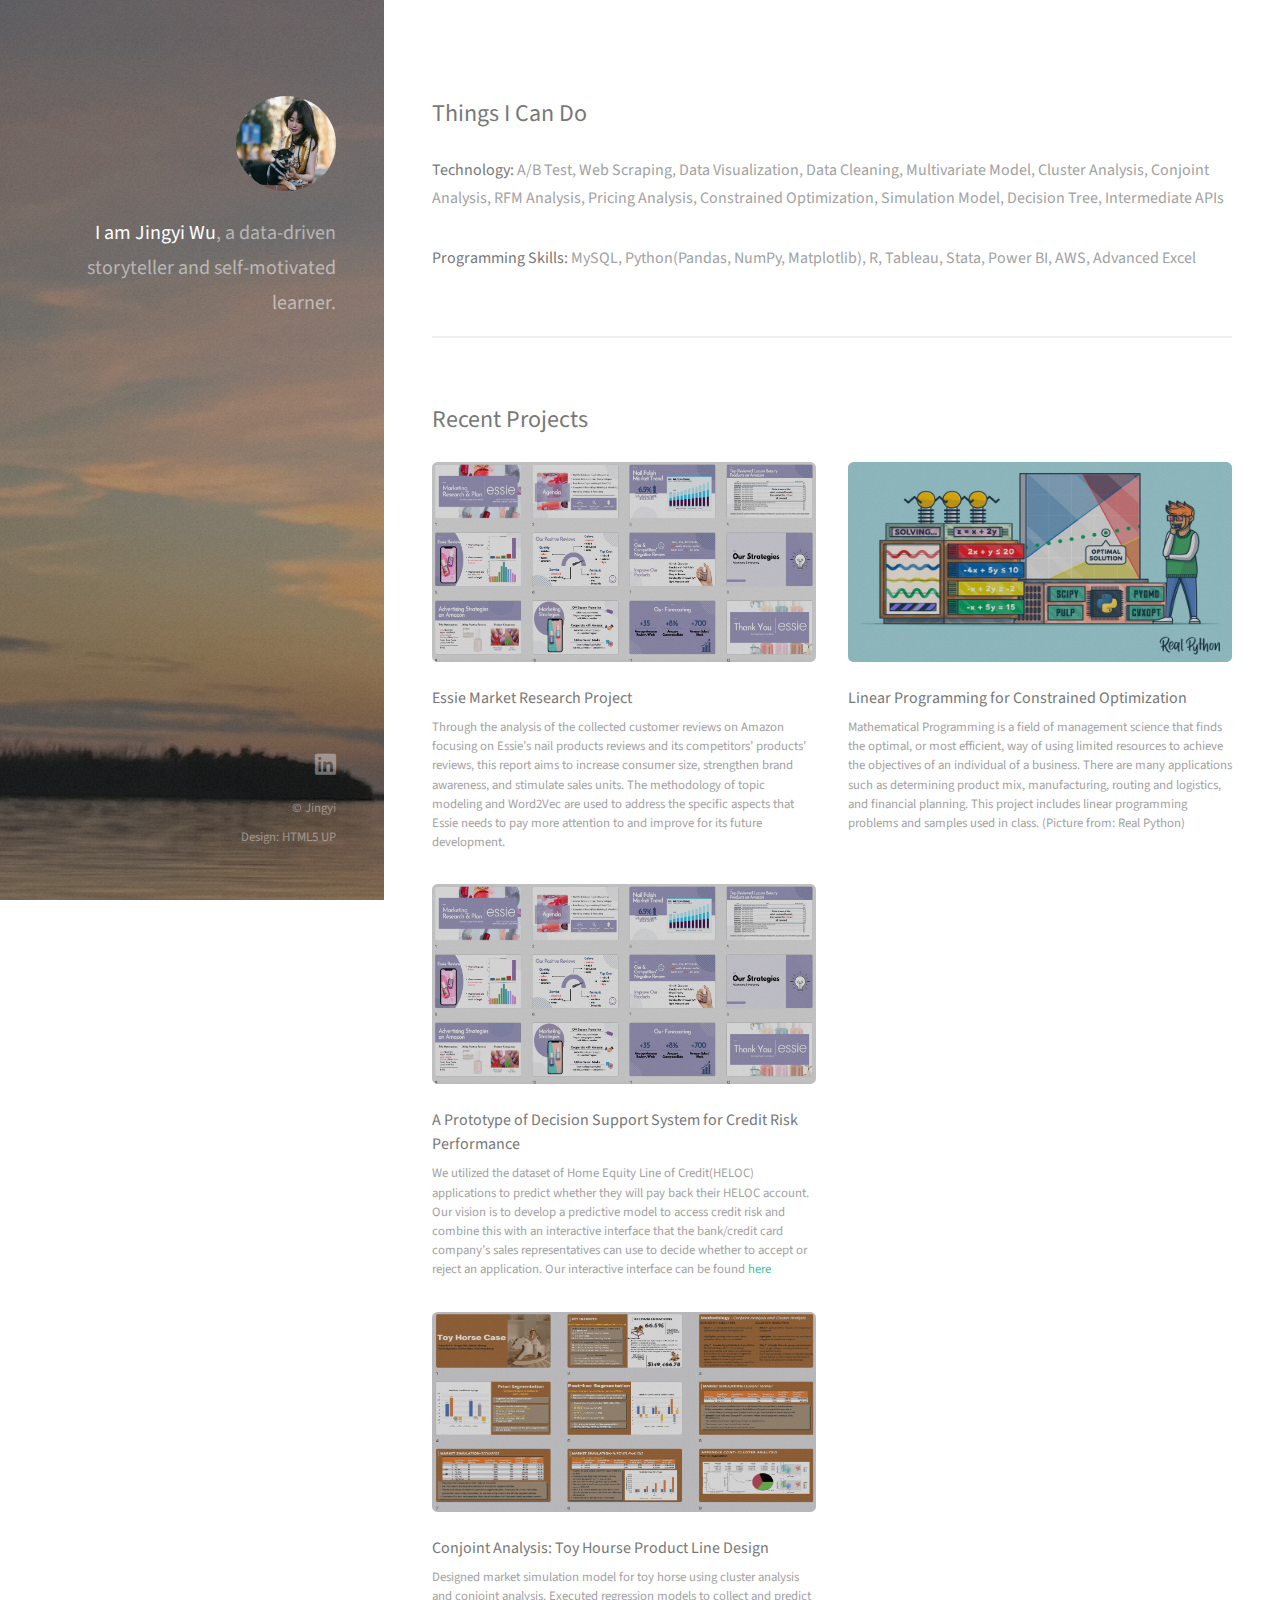
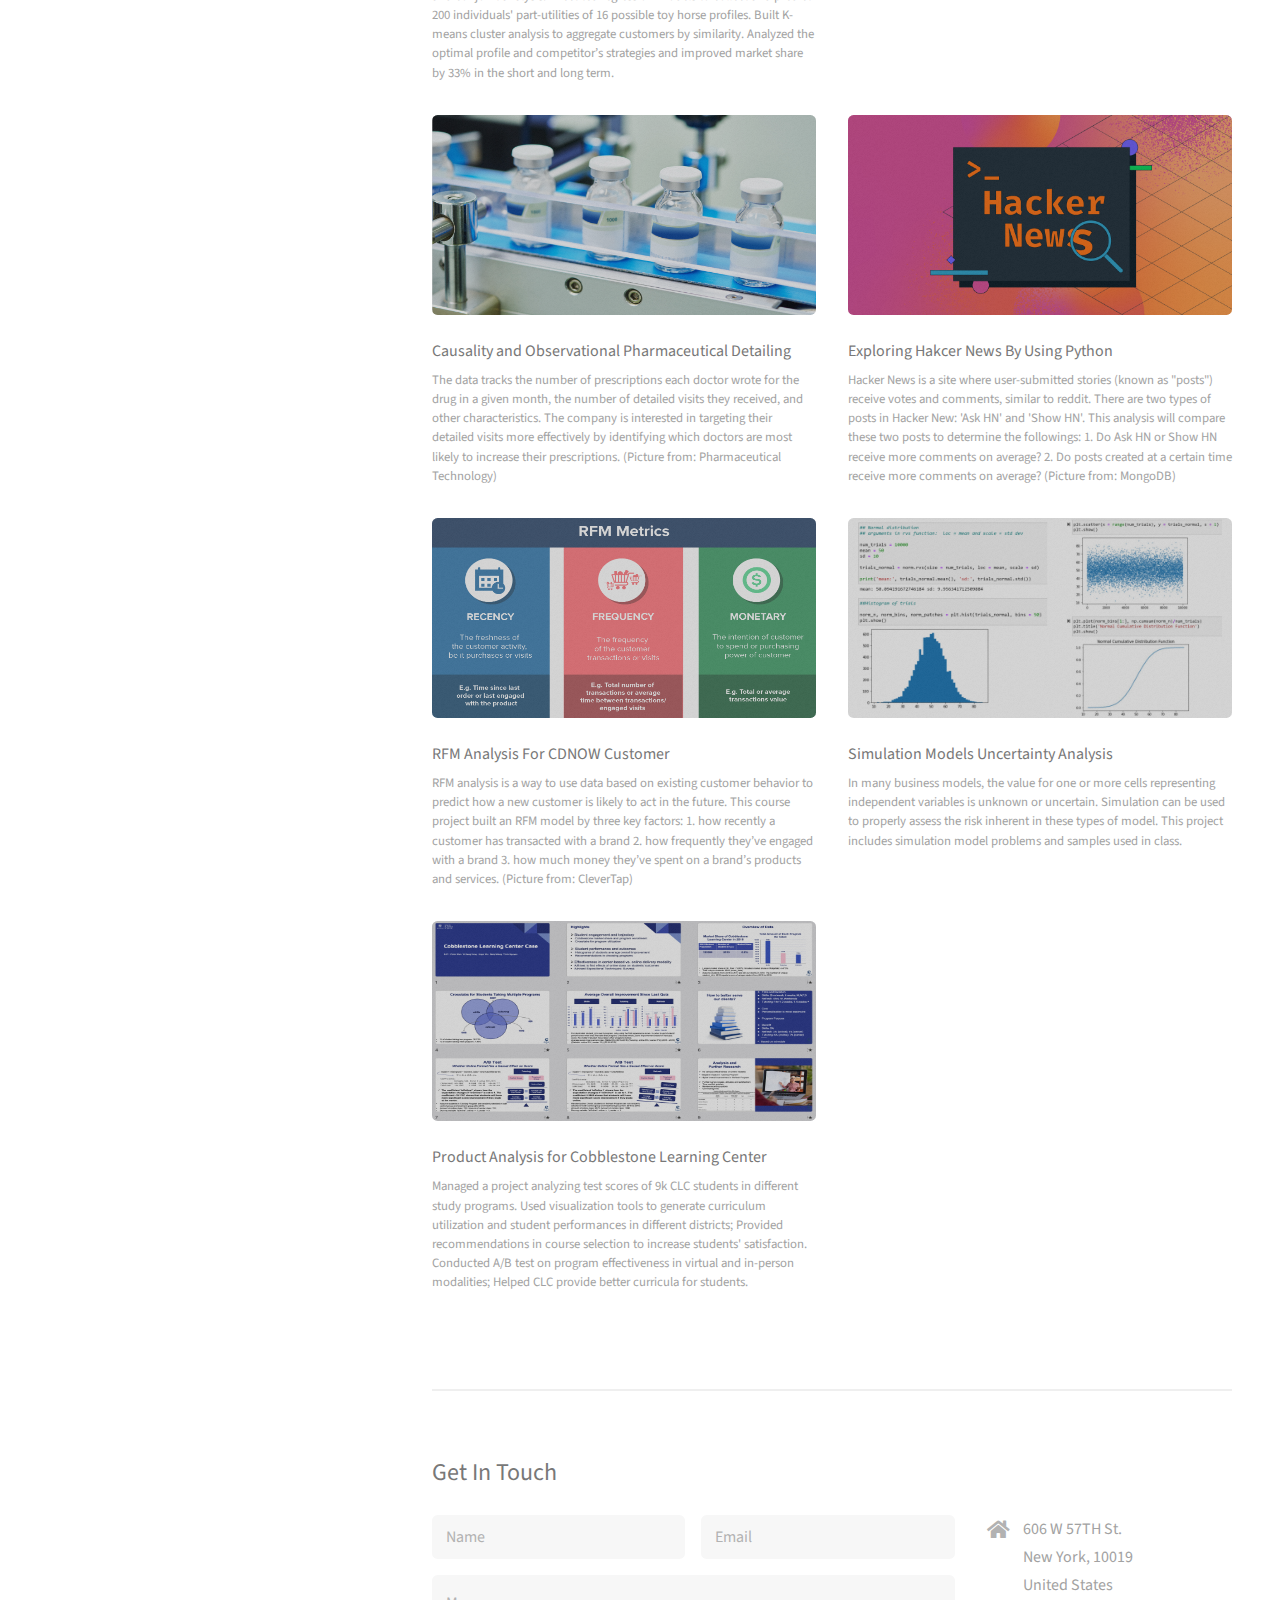
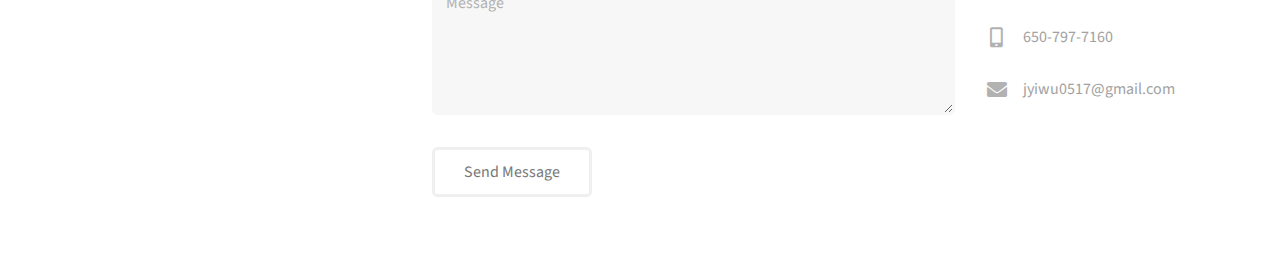
==== index.html @ 8674734f "Update index.html" ====
<!DOCTYPE HTML>
<!--
	Strata by HTML5 UP
	html5up.net | @ajlkn
	Free for personal and commercial use under the CCA 3.0 license (html5up.net/license)
-->
<html>
	<head>
	    <!-- Global site tag (gtag.js) - Google Analytics -->
   <script async src="https://www.googletagmanager.com/gtag/js?id=G-2JD00RE6FW"></script>
   <script>
   window.dataLayer = window.dataLayer || [];
   function gtag(){dataLayer.push(arguments);}
   gtag('js', new Date());
   gtag('config', 'G-2JD00RE6FW');
   </script>
		<title>Jingyi's Portfolio</title>
		<meta charset="utf-8" />
		<meta name="viewport" content="width=device-width, initial-scale=1, user-scalable=no" />
		<link rel="stylesheet" href="assets/css/main.css" />
	</head>
	<body class="is-preload">

		<!-- Header -->
			<header id="header">
				<div class="inner">
					<a class="image avatar"><img src="images/pic01.jpg" alt="" height="95"/></a>
					<h1><strong>I am Jingyi Wu</strong>, a data-driven storyteller and self-motivated learner. </h1>
				</div>
			</header>

		<!-- Main -->
			<div id="main">

				<!-- One -->
					<section id="one">
						<h2>Things I Can Do</h2>
						<p style="text-align:left"><strong>Technology:</strong> A/B Test, Web Scraping, Data Visualization, Data Cleaning, Multivariate Model, Cluster Analysis, Conjoint Analysis, RFM Analysis, Pricing Analysis, Constrained Optimization, Simulation Model, Decision Tree, Intermediate APIs</p>
						<p style="text-align:left"><strong>Programming Skills:</strong> MySQL, Python(Pandas, NumPy, Matplotlib), R, Tableau, Stata, Power BI, AWS, Advanced Excel</p>
						<!---<ul class="actions">
							<li><a href="#" class="button">Learn More</a></li>
						</ul>-->
					</section>

				<!-- Two -->
					<section id="two">
						<h2>Recent Projects</h2>
						<div class="row">
							<article class="col-6 col-12-xsmall work-item">
								
							<article class="col-6 col-12-xsmall work-item">
								<a href="images/essie.jpg" class="image fit thumb">
								  <img src="images/essie.jpg" alt="" height="200"/></a>
								<h3><a href="profiles/Final Team Project.html" target="_blank">
								  Essie Market Research Project</a></h3>
								<p>Through the analysis of the collected customer reviews on Amazon focusing on Essie’s nail products reviews and its competitors’ products’ reviews, this report aims to increase consumer size, strengthen brand awareness, and stimulate sales units. The methodology of topic modeling and Word2Vec are used to address the specific aspects that Essie needs to pay more attention to and improve for its future development.</p>
							</article>
								
								
							<article class="col-6 col-12-xsmall work-item">
								<a href="images/essie.jpg" class="image fit thumb">
								  <img src="images/essie.jpg" alt="" height="200"/></a>
								<h3><a href="profiles/Predictive Analytics Report.pdf" target="_blank">
								  A Prototype of Decision Support System for Credit Risk Performance</a></h3>
								<p>We utilized the dataset of Home Equity Line of Credit(HELOC) applications to predict whether they will pay back their HELOC account. Our vision is to develop a predictive model to access credit risk and combine this with an interactive interface that the bank/credit card company’s sales representatives can use to decide whether to accept or reject an application. Our interactive interface can be found <a href="https://share.streamlit.io/jyiwu/jyiwu.github.io/main/sl/hw5_interface_3.py" target="_blank">here</a></p>
							</article>
								

							 <a href="images/pic03.jpg" class="image fit thumb">
							   <img src="images/pic03.jpg" alt="" height="200"/></a>
								<h3><a href="profiles/conjointanalysis.html" target="_blank">
								  Conjoint Analysis: Toy Hourse Product Line Design</a></h3>
								<p>Designed market simulation model for toy horse using cluster analysis and conjoint analysis. Executed regression models to collect and predict 200 individuals' part-utilities of 16 possible toy horse profiles. Built K-means cluster analysis to aggregate customers by similarity. Analyzed the optimal profile and competitor’s strategies and improved market share by 33% in the short and long term.</p>
							</article>
							
							
							<article class="col-6 col-12-xsmall work-item">
								<a href="images/pic04.jpg" class="image fit thumb">
								  <img src="images/pic04.jpg" alt="" height="200"/></a>
								<h3><a href="profiles/LP_ProductRationalization(1).html" target="_blank">
								  Linear Programming for Constrained Optimization</a></h3>
								<p>Mathematical Programming is a field of management science that finds the optimal, or most efficient, way of using limited resources to achieve the objectives of an individual of a business. There are many applications such as determining product mix, manufacturing, routing and logistics, and financial planning. This project includes linear programming problems and samples used in class. (Picture from: Real Python)</p>
							</article>
							
							
							<article class="col-6 col-12-xsmall work-item">
								<a href="images/image.jpg" class="image fit thumb">
								  <img src="images/image.jpg" alt="" height="200"/></a>
								<h3><a href="profiles/case5.html" target="_blank">
								  Causality and Observational Pharmaceutical Detailing</a></h3>
								<p>The data tracks the number of prescriptions each doctor wrote for the drug in a given month, the number of detailed visits they received, and other characteristics. The company is interested in targeting their detailed visits more effectively by identifying which doctors are most likely to increase their prescriptions. (Picture from: Pharmaceutical Technology)</p>
							</article>
							
						
							
							<article class="col-6 col-12-xsmall work-item">
								<a href="images/pic05.jpg" class="image fit thumb">
								  <img src="images/pic05.jpg" alt="" height="200"/></a>
								<h3><a href="profiles/Basics.html" target="_blank">
								  Exploring Hakcer News By Using Python</a></h3>
								<p>Hacker News is a site where user-submitted stories (known as "posts") receive votes and comments, similar to reddit. There are two types of posts in Hacker New: 'Ask HN' and 'Show HN'. This analysis will compare these two posts to determine the followings: 1. Do Ask HN or Show HN receive more comments on average? 2. Do posts created at a certain time receive more comments on average? (Picture from: MongoDB)</p>
							</article>
							
							
							
							<article class="col-6 col-12-xsmall work-item">
								<a href="images/rfm.jpg" class="image fit thumb">
								  <img src="images/rfm.jpg" alt="" height="200"/></a>
								<h3><a href="profiles/RFM-Analysis.html" target="_blank">
								  RFM Analysis For CDNOW Customer</a></h3>
								<p>RFM analysis is a way to use data based on existing customer behavior to predict how a new customer is likely to act in the future. This course project built an RFM model by three key factors: 1. how recently a customer has transacted with a brand 2. how frequently they’ve engaged with a brand 3. how much money they’ve spent on a brand’s products and services. (Picture from: CleverTap)</p>
							</article>
							
							<article class="col-6 col-12-xsmall work-item">
								<a href="images/sim.jpg"  class="image fit thumb">
								  <img src="images/sim.jpg" height="200" alt="" /></a>
								<h3><a href="profiles/simulation.html" target="_blank">
								  Simulation Models Uncertainty Analysis</a></h3>
								<p>In many business models, the value for one or more cells representing independent variables is unknown or uncertain. Simulation can be used to properly assess the risk inherent in these types of model. This project includes simulation model problems and samples used in class. </p>
							</article>
							
							
							<article class="col-6 col-12-xsmall work-item">
								<a href="images/clc.jpg" class="image fit thumb">
								  <img src="images/clc.jpg" alt="" height="200"/></a>
								<h3>Product Analysis for Cobblestone Learning Center</h3>
								<p>Managed a project analyzing test scores of 9k CLC students in different study programs. Used visualization tools to generate curriculum utilization and student performances in different districts; Provided recommendations in course selection to increase students' satisfaction. Conducted A/B test on program effectiveness in virtual and in-person modalities; Helped CLC provide better curricula for students.</p>
							</article>
							
	
							
							
						</div>

					</section>

				<!-- Three -->
					<section id="three">
						<h2>Get In Touch</h2>
						<div class="row">
							<div class="col-8 col-12-small">
								<form method="post" action="mailto: jyiwu0517@gmail.com" enctype=”multipart/form-data” name=”EmailForm”>
									<div class="row gtr-uniform gtr-50">
										<div class="col-6 col-12-xsmall"><input type="text" name="name" id="name" placeholder="Name" /></div>
										<div class="col-6 col-12-xsmall"><input type="email" name="email" id="email" placeholder="Email" /></div>
										<div class="col-12"><textarea name="message" id="message" placeholder="Message" rows="4"></textarea></div>

									</div>
								</form>
								<ul class="actions">
									<li><input type="submit" value="Send Message" /></li>
								</ul>
							</div>
							<div class="col-4 col-12-small">
								<ul class="labeled-icons">
									<li>
										<h3 class="icon solid fa-home"><span class="label">Address</span></h3>
										606 W 57TH St.<br />
										New York, 10019<br />
										United States
									</li>
									<li>
										<h3 class="icon solid fa-mobile-alt"><span class="label">Phone</span></h3>
										650-797-7160
									</li>
									<li>
										<h3 class="icon solid fa-envelope"><span class="label">Email</span></h3>
										jyiwu0517@gmail.com
									</li>
								</ul>
							</div>
						</div>
					</section>

				<!-- Four -->
				<!--
					<section id="four">
						<h2>Elements</h2>

						<section>
							<h4>Text</h4>
							<p>This is <b>bold</b> and this is <strong>strong</strong>. This is <i>italic</i> and this is <em>emphasized</em>.
							This is <sup>superscript</sup> text and this is <sub>subscript</sub> text.
							This is <u>underlined</u> and this is code: <code>for (;;) { ... }</code>. Finally, <a href="#">this is a link</a>.</p>
							<hr />
							<header>
								<h4>Heading with a Subtitle</h4>
								<p>Lorem ipsum dolor sit amet nullam id egestas urna aliquam</p>
							</header>
							<p>Nunc lacinia ante nunc ac lobortis. Interdum adipiscing gravida odio porttitor sem non mi integer non faucibus ornare mi ut ante amet placerat aliquet. Volutpat eu sed ante lacinia sapien lorem accumsan varius montes viverra nibh in adipiscing blandit tempus accumsan.</p>
							<header>
								<h5>Heading with a Subtitle</h5>
								<p>Lorem ipsum dolor sit amet nullam id egestas urna aliquam</p>
							</header>
							<p>Nunc lacinia ante nunc ac lobortis. Interdum adipiscing gravida odio porttitor sem non mi integer non faucibus ornare mi ut ante amet placerat aliquet. Volutpat eu sed ante lacinia sapien lorem accumsan varius montes viverra nibh in adipiscing blandit tempus accumsan.</p>
							<hr />
							<h2>Heading Level 2</h2>
							<h3>Heading Level 3</h3>
							<h4>Heading Level 4</h4>
							<h5>Heading Level 5</h5>
							<h6>Heading Level 6</h6>
							<hr />
							<h5>Blockquote</h5>
							<blockquote>Fringilla nisl. Donec accumsan interdum nisi, quis tincidunt felis sagittis eget tempus euismod. Vestibulum ante ipsum primis in faucibus vestibulum. Blandit adipiscing eu felis iaculis volutpat ac adipiscing accumsan faucibus. Vestibulum ante ipsum primis in faucibus lorem ipsum dolor sit amet nullam adipiscing eu felis.</blockquote>
							<h5>Preformatted</h5>
							<pre><code>i = 0;

while (!deck.isInOrder()) {
print 'Iteration ' + i;
deck.shuffle();
i++;
}

print 'It took ' + i + ' iterations to sort the deck.';</code></pre>
						</section>

						<section>
							<h4>Lists</h4>
							<div class="row">
								<div class="col-6 col-12-xsmall">
									<h5>Unordered</h5>
									<ul>
										<li>Dolor pulvinar etiam magna etiam.</li>
										<li>Sagittis adipiscing lorem eleifend.</li>
										<li>Felis enim feugiat dolore viverra.</li>
									</ul>
									<h5>Alternate</h5>
									<ul class="alt">
										<li>Dolor pulvinar etiam magna etiam.</li>
										<li>Sagittis adipiscing lorem eleifend.</li>
										<li>Felis enim feugiat dolore viverra.</li>
									</ul>
								</div>
								<div class="col-6 col-12-xsmall">
									<h5>Ordered</h5>
									<ol>
										<li>Dolor pulvinar etiam magna etiam.</li>
										<li>Etiam vel felis at lorem sed viverra.</li>
										<li>Felis enim feugiat dolore viverra.</li>
										<li>Dolor pulvinar etiam magna etiam.</li>
										<li>Etiam vel felis at lorem sed viverra.</li>
										<li>Felis enim feugiat dolore viverra.</li>
									</ol>
									<h5>Icons</h5>
									<ul class="icons">
										<li><a href="#" class="icon brands fa-twitter"><span class="label">Twitter</span></a></li>
										<li><a href="#" class="icon brands fa-facebook-f"><span class="label">Facebook</span></a></li>
										<li><a href="#" class="icon brands fa-instagram"><span class="label">Instagram</span></a></li>
										<li><a href="#" class="icon brands fa-github"><span class="label">Github</span></a></li>
										<li><a href="#" class="icon brands fa-dribbble"><span class="label">Dribbble</span></a></li>
										<li><a href="#" class="icon brands fa-tumblr"><span class="label">Tumblr</span></a></li>
									</ul>
								</div>
							</div>
							<h5>Actions</h5>
							<ul class="actions">
								<li><a href="#" class="button primary">Default</a></li>
								<li><a href="#" class="button">Default</a></li>
							</ul>
							<ul class="actions small">
								<li><a href="#" class="button primary small">Small</a></li>
								<li><a href="#" class="button small">Small</a></li>
							</ul>
							<div class="row">
								<div class="col-6 col-12-small">
									<ul class="actions stacked">
										<li><a href="#" class="button primary">Default</a></li>
										<li><a href="#" class="button">Default</a></li>
									</ul>
								</div>
								<div class="col-6 col-12-small">
									<ul class="actions stacked">
										<li><a href="#" class="button primary small">Small</a></li>
										<li><a href="#" class="button small">Small</a></li>
									</ul>
								</div>
								<div class="col-6 col-12-small">
									<ul class="actions stacked">
										<li><a href="#" class="button primary fit">Default</a></li>
										<li><a href="#" class="button fit">Default</a></li>
									</ul>
								</div>
								<div class="col-6 col-12-small">
									<ul class="actions stacked">
										<li><a href="#" class="button primary small fit">Small</a></li>
										<li><a href="#" class="button small fit">Small</a></li>
									</ul>
								</div>
							</div>
						</section>

						<section>
							<h4>Table</h4>
							<h5>Default</h5>
							<div class="table-wrapper">
								<table>
									<thead>
										<tr>
											<th>Name</th>
											<th>Description</th>
											<th>Price</th>
										</tr>
									</thead>
									<tbody>
										<tr>
											<td>Item One</td>
											<td>Ante turpis integer aliquet porttitor.</td>
											<td>29.99</td>
										</tr>
										<tr>
											<td>Item Two</td>
											<td>Vis ac commodo adipiscing arcu aliquet.</td>
											<td>19.99</td>
										</tr>
										<tr>
											<td>Item Three</td>
											<td> Morbi faucibus arcu accumsan lorem.</td>
											<td>29.99</td>
										</tr>
										<tr>
											<td>Item Four</td>
											<td>Vitae integer tempus condimentum.</td>
											<td>19.99</td>
										</tr>
										<tr>
											<td>Item Five</td>
											<td>Ante turpis integer aliquet porttitor.</td>
											<td>29.99</td>
										</tr>
									</tbody>
									<tfoot>
										<tr>
											<td colspan="2"></td>
											<td>100.00</td>
										</tr>
									</tfoot>
								</table>
							</div>

							<h5>Alternate</h5>
							<div class="table-wrapper">
								<table class="alt">
									<thead>
										<tr>
											<th>Name</th>
											<th>Description</th>
											<th>Price</th>
										</tr>
									</thead>
									<tbody>
										<tr>
											<td>Item One</td>
											<td>Ante turpis integer aliquet porttitor.</td>
											<td>29.99</td>
										</tr>
										<tr>
											<td>Item Two</td>
											<td>Vis ac commodo adipiscing arcu aliquet.</td>
											<td>19.99</td>
										</tr>
										<tr>
											<td>Item Three</td>
											<td> Morbi faucibus arcu accumsan lorem.</td>
											<td>29.99</td>
										</tr>
										<tr>
											<td>Item Four</td>
											<td>Vitae integer tempus condimentum.</td>
											<td>19.99</td>
										</tr>
										<tr>
											<td>Item Five</td>
											<td>Ante turpis integer aliquet porttitor.</td>
											<td>29.99</td>
										</tr>
									</tbody>
									<tfoot>
										<tr>
											<td colspan="2"></td>
											<td>100.00</td>
										</tr>
									</tfoot>
								</table>
							</div>
						</section>

						<section>
							<h4>Buttons</h4>
							<ul class="actions">
								<li><a href="#" class="button primary">Primary</a></li>
								<li><a href="#" class="button">Default</a></li>
							</ul>
							<ul class="actions">
								<li><a href="#" class="button large">Large</a></li>
								<li><a href="#" class="button">Default</a></li>
								<li><a href="#" class="button small">Small</a></li>
							</ul>
							<ul class="actions fit">
								<li><a href="#" class="button primary fit">Fit</a></li>
								<li><a href="#" class="button fit">Fit</a></li>
							</ul>
							<ul class="actions fit small">
								<li><a href="#" class="button primary fit small">Fit + Small</a></li>
								<li><a href="#" class="button fit small">Fit + Small</a></li>
							</ul>
							<ul class="actions">
								<li><a href="#" class="button primary icon solid fa-download">Icon</a></li>
								<li><a href="#" class="button icon solid fa-download">Icon</a></li>
							</ul>
							<ul class="actions">
								<li><span class="button primary disabled">Primary</span></li>
								<li><span class="button disabled">Default</span></li>
							</ul>
						</section>

						<section>
							<h4>Form</h4>
							<form method="post" action="#">
								<div class="row gtr-uniform gtr-50">
									<div class="col-6 col-12-xsmall">
										<input type="text" name="demo-name" id="demo-name" value="" placeholder="Name" />
									</div>
									<div class="col-6 col-12-xsmall">
										<input type="email" name="demo-email" id="demo-email" value="" placeholder="Email" />
									</div>
									<div class="col-12">
										<select name="demo-category" id="demo-category">
											<option value="">- Category -</option>
											<option value="1">Manufacturing</option>
											<option value="1">Shipping</option>
											<option value="1">Administration</option>
											<option value="1">Human Resources</option>
										</select>
									</div>
									<div class="col-4 col-12-small">
										<input type="radio" id="demo-priority-low" name="demo-priority" checked>
										<label for="demo-priority-low">Low Priority</label>
									</div>
									<div class="col-4 col-12-small">
										<input type="radio" id="demo-priority-normal" name="demo-priority">
										<label for="demo-priority-normal">Normal Priority</label>
									</div>
									<div class="col-4 col-12-small">
										<input type="radio" id="demo-priority-high" name="demo-priority">
										<label for="demo-priority-high">High Priority</label>
									</div>
									<div class="col-6 col-12-small">
										<input type="checkbox" id="demo-copy" name="demo-copy">
										<label for="demo-copy">Email me a copy of this message</label>
									</div>
									<div class="col-6 col-12-small">
										<input type="checkbox" id="demo-human" name="demo-human" checked>
										<label for="demo-human">I am a human and not a robot</label>
									</div>
									<div class="col-12">
										<textarea name="demo-message" id="demo-message" placeholder="Enter your message" rows="6"></textarea>
									</div>
									<div class="col-12">
										<ul class="actions">
											<li><input type="submit" value="Send Message" class="primary" /></li>
											<li><input type="reset" value="Reset" /></li>
										</ul>
									</div>
								</div>
							</form>
						</section>

						<section>
							<h4>Image</h4>
							<h5>Fit</h5>
							<div class="box alt">
								<div class="row gtr-50 gtr-uniform">
									<div class="col-12"><span class="image fit"><img src="images/fulls/05.jpg" alt="" /></span></div>
									<div class="col-4"><span class="image fit"><img src="images/thumbs/01.jpg" alt="" /></span></div>
									<div class="col-4"><span class="image fit"><img src="images/thumbs/02.jpg" alt="" /></span></div>
									<div class="col-4"><span class="image fit"><img src="images/thumbs/03.jpg" alt="" /></span></div>
									<div class="col-4"><span class="image fit"><img src="images/thumbs/04.jpg" alt="" /></span></div>
									<div class="col-4"><span class="image fit"><img src="images/thumbs/05.jpg" alt="" /></span></div>
									<div class="col-4"><span class="image fit"><img src="images/thumbs/06.jpg" alt="" /></span></div>
									<div class="col-4"><span class="image fit"><img src="images/thumbs/03.jpg" alt="" /></span></div>
									<div class="col-4"><span class="image fit"><img src="images/thumbs/02.jpg" alt="" /></span></div>
									<div class="col-4"><span class="image fit"><img src="images/thumbs/01.jpg" alt="" /></span></div>
								</div>
							</div>
							<h5>Left &amp; Right</h5>
							<p><span class="image left"><img src="images/avatar.jpg" alt="" /></span>Fringilla nisl. Donec accumsan interdum nisi, quis tincidunt felis sagittis eget. tempus euismod. Vestibulum ante ipsum primis in faucibus vestibulum. Blandit adipiscing eu felis iaculis volutpat ac adipiscing accumsan eu faucibus. Integer ac pellentesque praesent tincidunt felis sagittis eget. tempus euismod. Vestibulum ante ipsum primis in faucibus vestibulum. Blandit adipiscing eu felis iaculis volutpat ac adipiscing accumsan eu faucibus. Integer ac pellentesque praesent. Donec accumsan interdum nisi, quis tincidunt felis sagittis eget. tempus euismod. Vestibulum ante ipsum primis in faucibus vestibulum. Blandit adipiscing eu felis iaculis volutpat ac adipiscing accumsan eu faucibus. Integer ac pellentesque praesent tincidunt felis sagittis eget. tempus euismod. Vestibulum ante ipsum primis in faucibus vestibulum. Blandit adipiscing eu felis iaculis volutpat ac adipiscing accumsan eu faucibus. Integer ac pellentesque praesent.</p>
							<p><span class="image right"><img src="images/avatar.jpg" alt="" /></span>Fringilla nisl. Donec accumsan interdum nisi, quis tincidunt felis sagittis eget. tempus euismod. Vestibulum ante ipsum primis in faucibus vestibulum. Blandit adipiscing eu felis iaculis volutpat ac adipiscing accumsan eu faucibus. Integer ac pellentesque praesent tincidunt felis sagittis eget. tempus euismod. Vestibulum ante ipsum primis in faucibus vestibulum. Blandit adipiscing eu felis iaculis volutpat ac adipiscing accumsan eu faucibus. Integer ac pellentesque praesent. Donec accumsan interdum nisi, quis tincidunt felis sagittis eget. tempus euismod. Vestibulum ante ipsum primis in faucibus vestibulum. Blandit adipiscing eu felis iaculis volutpat ac adipiscing accumsan eu faucibus. Integer ac pellentesque praesent tincidunt felis sagittis eget. tempus euismod. Vestibulum ante ipsum primis in faucibus vestibulum. Blandit adipiscing eu felis iaculis volutpat ac adipiscing accumsan eu faucibus. Integer ac pellentesque praesent.</p>
						</section>

					</section>
				-->

			</div>

		<!-- Footer -->
			<footer id="footer">
				<div class="inner">
					<ul class="icons">
            <li><a href="https://linkedin.com/in/jingyiwudataanalyst" target="_blank" class="icon brands fa-linkedin"><span class="label">Linkedin</span></a></li>
					</ul>
					<ul class="copyright">
						<li>&copy; Jingyi</li><li>Design: <a href="http://html5up.net">HTML5 UP</a></li>
					</ul>
				</div>
			</footer>

		<!-- Scripts -->
			<script src="assets/js/jquery.min.js"></script>
			<script src="assets/js/jquery.poptrox.min.js"></script>
			<script src="assets/js/browser.min.js"></script>
			<script src="assets/js/breakpoints.min.js"></script>
			<script src="assets/js/util.js"></script>
			<script src="assets/js/main.js"></script>

	</body>
</html>
---- assets/css/main.css ----
@import url("fontawesome-all.min.css");
@import url("https://fonts.googleapis.com/css?family=Source+Sans+Pro:400,400italic");

/*
	Strata by HTML5 UP
	html5up.net | @ajlkn
	Free for personal and commercial use under the CCA 3.0 license (html5up.net/license)
*/

html, body, div, span, applet, object,
iframe, h1, h2, h3, h4, h5, h6, p, blockquote,
pre, a, abbr, acronym, address, big, cite,
code, del, dfn, em, img, ins, kbd, q, s, samp,
small, strike, strong, sub, sup, tt, var, b,
u, i, center, dl, dt, dd, ol, ul, li, fieldset,
form, label, legend, table, caption, tbody,
tfoot, thead, tr, th, td, article, aside,
canvas, details, embed, figure, figcaption,
footer, header, hgroup, menu, nav, output, ruby,
section, summary, time, mark, audio, video {
	margin: 0;
	padding: 0;
	border: 0;
	font-size: 100%;
	font: inherit;
	vertical-align: baseline;}

article, aside, details, figcaption, figure,
footer, header, hgroup, menu, nav, section {
	display: block;}

body {
	line-height: 1;
}

ol, ul {
	list-style: none;
}

blockquote, q {
	quotes: none;
}

blockquote:before, blockquote:after, q:before, q:after {
		content: '';
		content: none;
	}

table {
	border-collapse: collapse;
	border-spacing: 0;
}

body {
	-webkit-text-size-adjust: none;
}

mark {
	background-color: transparent;
	color: inherit;
}

input::-moz-focus-inner {
	border: 0;
	padding: 0;
}

input, select, textarea {
	-moz-appearance: none;
	-webkit-appearance: none;
	-ms-appearance: none;
	appearance: none;
}

/* Basic */

	html {
		box-sizing: border-box;
	}

	*, *:before, *:after {
		box-sizing: inherit;
	}

	body {
		background: #fff;
	}

		body.is-preload *, body.is-preload *:before, body.is-preload *:after {
			-moz-animation: none !important;
			-webkit-animation: none !important;
			-ms-animation: none !important;
			animation: none !important;
			-moz-transition: none !important;
			-webkit-transition: none !important;
			-ms-transition: none !important;
			transition: none !important;
		}

	body, input, select, textarea {
		color: #a2a2a2;
		font-family: "Source Sans Pro", Helvetica, sans-serif;
		font-size: 16pt;
		font-weight: 400;
		line-height: 1.75em;
	}

	a {
		-moz-transition: color 0.2s ease-in-out, border-color 0.2s ease-in-out;
		-webkit-transition: color 0.2s ease-in-out, border-color 0.2s ease-in-out;
		-ms-transition: color 0.2s ease-in-out, border-color 0.2s ease-in-out;
		transition: color 0.2s ease-in-out, border-color 0.2s ease-in-out;
		border-bottom: dotted transparent;
		color: #49bf9d;
		text-decoration: none;
	}

	a:hover {
			border-bottom-color: transparent;
			color: #49bf9d !important;
			text-decoration: none;
			font-weight: 900;
		}

	strong, b {
		color: #787878;
		font-weight: 400;
	}

	em, i {
		font-style: italic;
	}

	p {
		margin: 0 0 2em 0;
	}

	h1, h2, h3, h4, h5, h6 {
		color: #787878;
		font-weight: 400;
		line-height: 1em;
		margin: 0 0 1em 0;
	}

		h1 a, h2 a, h3 a, h4 a, h5 a, h6 a {
			color: inherit;
			text-decoration: none;
		}

	h1 {
		font-size: 2em;
		line-height: 1.5em;
	}

	h2 {
		font-size: 1.5em;
		line-height: 1.5em;
	}

	h3 {
		font-size: 1.25em;
		line-height: 1.5em;
	}

	h4 {
		font-size: 1.1em;
		line-height: 1.5em;
	}

	h5 {
		font-size: 0.9em;
		line-height: 1.5em;
	}

	h6 {
		font-size: 0.7em;
		line-height: 1.5em;
	}

	sub {
		font-size: 0.8em;
		position: relative;
		top: 0.5em;
	}

	sup {
		font-size: 0.8em;
		position: relative;
		top: -0.5em;
	}

	hr {
		border: 0;
		border-bottom: solid 2px #efefef;
		margin: 2em 0;
	}

		hr.major {
			margin: 3em 0;
		}

	blockquote {
		border-left: solid 6px #efefef;
		font-style: italic;
		margin: 0 0 2em 0;
		padding: 0.5em 0 0.5em 1.5em;
	}

	code {
		background: #f7f7f7;
		border-radius: 0.35em;
		border: solid 2px #efefef;
		font-family: "Courier New", monospace;
		font-size: 0.9em;
		margin: 0 0.25em;
		padding: 0.25em 0.65em;
	}

	pre {
		-webkit-overflow-scrolling: touch;
		font-family: "Courier New", monospace;
		font-size: 0.9em;
		margin: 0 0 2em 0;
	}

		pre code {
			display: block;
			line-height: 1.75em;
			padding: 1em 1.5em;
			overflow-x: auto;
		}

	.align-left {
		text-align: left;
	}

	.align-center {
		text-align: center;
	}

	.align-right {
		text-align: right;
	}

/* Container */

	.container {
		margin: 0 auto;
		max-width: calc(100% - 4em);
		width: 100%;
	}

		.container.xsmall {
			width: 25%;
		}

		.container.small {
			width: 50%;
		}

		.container.medium {
			width: 75%;
		}

		.container.large {
			width: 125%;
		}

		.container.xlarge {
			width: 150%;
		}

		.container.max {
			width: 100%;
		}

		@media screen and (max-width: 980px) {

			.container {
				width: 100% !important;
				max-width: 100% !important;
			}

		}

		@media screen and (max-width: 480px) {

			.container {
				max-width: calc(100% - 3em);
			}

		}

/* Row */

	.row {
		display: flex;
		flex-wrap: wrap;
		box-sizing: border-box;
		align-items: stretch;
	}

		.row > * {
			box-sizing: border-box;
		}

		.row.gtr-uniform > * > :last-child {
			margin-bottom: 0;
		}

		.row.aln-left {
			justify-content: flex-start;
		}

		.row.aln-center {
			justify-content: center;
		}

		.row.aln-right {
			justify-content: flex-end;
		}

		.row.aln-top {
			align-items: flex-start;
		}

		.row.aln-middle {
			align-items: center;
		}

		.row.aln-bottom {
			align-items: flex-end;
		}

		.row > .imp {
			order: -1;
		}

		.row > .col-1 {
			width: 8.33333%;
		}

		.row > .off-1 {
			margin-left: 8.33333%;
		}

		.row > .col-2 {
			width: 16.66667%;
		}

		.row > .off-2 {
			margin-left: 16.66667%;
		}

		.row > .col-3 {
			width: 25%;
		}

		.row > .off-3 {
			margin-left: 25%;
		}

		.row > .col-4 {
			width: 33.33333%;
		}

		.row > .off-4 {
			margin-left: 33.33333%;
		}

		.row > .col-5 {
			width: 41.66667%;
		}

		.row > .off-5 {
			margin-left: 41.66667%;
		}

		.row > .col-6 {
			width: 50%;
		}

		.row > .off-6 {
			margin-left: 50%;
		}

		.row > .col-7 {
			width: 58.33333%;
		}

		.row > .off-7 {
			margin-left: 58.33333%;
		}

		.row > .col-8 {
			width: 66.66667%;
		}

		.row > .off-8 {
			margin-left: 66.66667%;
		}

		.row > .col-9 {
			width: 75%;
		}

		.row > .off-9 {
			margin-left: 75%;
		}

		.row > .col-10 {
			width: 83.33333%;
		}

		.row > .off-10 {
			margin-left: 83.33333%;
		}

		.row > .col-11 {
			width: 91.66667%;
		}

		.row > .off-11 {
			margin-left: 91.66667%;
		}

		.row > .col-12 {
			width: 100%;
		}

		.row > .off-12 {
			margin-left: 100%;
		}

		.row.gtr-0 {
			margin-top: 0;
			margin-left: 0em;
		}

			.row.gtr-0 > * {
				padding: 0 0 0 0em;
			}

			.row.gtr-0.gtr-uniform {
				margin-top: 0em;
			}

				.row.gtr-0.gtr-uniform > * {
					padding-top: 0em;
				}

		.row.gtr-25 {
			margin-top: 0;
			margin-left: -0.625em;
		}

			.row.gtr-25 > * {
				padding: 0 0 0 0.625em;
			}

			.row.gtr-25.gtr-uniform {
				margin-top: -0.625em;
			}

				.row.gtr-25.gtr-uniform > * {
					padding-top: 0.625em;
				}

		.row.gtr-50 {
			margin-top: 0;
			margin-left: -1.25em;
		}

			.row.gtr-50 > * {
				padding: 0 0 0 1.25em;
			}

			.row.gtr-50.gtr-uniform {
				margin-top: -1.25em;
			}

				.row.gtr-50.gtr-uniform > * {
					padding-top: 1.25em;
				}

		.row {
			margin-top: 0;
			margin-left: -2.5em;
		}

			.row > * {
				padding: 0 0 0 2.5em;
			}

			.row.gtr-uniform {
				margin-top: -2.5em;
			}

				.row.gtr-uniform > * {
					padding-top: 2.5em;
				}

		.row.gtr-150 {
			margin-top: 0;
			margin-left: -3.75em;
		}

			.row.gtr-150 > * {
				padding: 0 0 0 3.75em;
			}

			.row.gtr-150.gtr-uniform {
				margin-top: -3.75em;
			}

				.row.gtr-150.gtr-uniform > * {
					padding-top: 3.75em;
				}

		.row.gtr-200 {
			margin-top: 0;
			margin-left: -5em;
		}

			.row.gtr-200 > * {
				padding: 0 0 0 5em;
			}

			.row.gtr-200.gtr-uniform {
				margin-top: -5em;
			}

				.row.gtr-200.gtr-uniform > * {
					padding-top: 5em;
				}

		@media screen and (max-width: 1800px) {

			.row {
				display: flex;
				flex-wrap: wrap;
				box-sizing: border-box;
				align-items: stretch;
			}

				.row > * {
					box-sizing: border-box;
				}

				.row.gtr-uniform > * > :last-child {
					margin-bottom: 0;
				}

				.row.aln-left {
					justify-content: flex-start;
				}

				.row.aln-center {
					justify-content: center;
				}

				.row.aln-right {
					justify-content: flex-end;
				}

				.row.aln-top {
					align-items: flex-start;
				}

				.row.aln-middle {
					align-items: center;
				}

				.row.aln-bottom {
					align-items: flex-end;
				}

				.row > .imp-xlarge {
					order: -1;
				}

				.row > .col-1-xlarge {
					width: 8.33333%;
				}

				.row > .off-1-xlarge {
					margin-left: 8.33333%;
				}

				.row > .col-2-xlarge {
					width: 16.66667%;
				}

				.row > .off-2-xlarge {
					margin-left: 16.66667%;
				}

				.row > .col-3-xlarge {
					width: 25%;
				}

				.row > .off-3-xlarge {
					margin-left: 25%;
				}

				.row > .col-4-xlarge {
					width: 33.33333%;
				}

				.row > .off-4-xlarge {
					margin-left: 33.33333%;
				}

				.row > .col-5-xlarge {
					width: 41.66667%;
				}

				.row > .off-5-xlarge {
					margin-left: 41.66667%;
				}

				.row > .col-6-xlarge {
					width: 50%;
				}

				.row > .off-6-xlarge {
					margin-left: 50%;
				}

				.row > .col-7-xlarge {
					width: 58.33333%;
				}

				.row > .off-7-xlarge {
					margin-left: 58.33333%;
				}

				.row > .col-8-xlarge {
					width: 66.66667%;
				}

				.row > .off-8-xlarge {
					margin-left: 66.66667%;
				}

				.row > .col-9-xlarge {
					width: 75%;
				}

				.row > .off-9-xlarge {
					margin-left: 75%;
				}

				.row > .col-10-xlarge {
					width: 83.33333%;
				}

				.row > .off-10-xlarge {
					margin-left: 83.33333%;
				}

				.row > .col-11-xlarge {
					width: 91.66667%;
				}

				.row > .off-11-xlarge {
					margin-left: 91.66667%;
				}

				.row > .col-12-xlarge {
					width: 100%;
				}

				.row > .off-12-xlarge {
					margin-left: 100%;
				}

				.row.gtr-0 {
					margin-top: 0;
					margin-left: 0em;
				}

					.row.gtr-0 > * {
						padding: 0 0 0 0em;
					}

					.row.gtr-0.gtr-uniform {
						margin-top: 0em;
					}

						.row.gtr-0.gtr-uniform > * {
							padding-top: 0em;
						}

				.row.gtr-25 {
					margin-top: 0;
					margin-left: -0.625em;
				}

					.row.gtr-25 > * {
						padding: 0 0 0 0.625em;
					}

					.row.gtr-25.gtr-uniform {
						margin-top: -0.625em;
					}

						.row.gtr-25.gtr-uniform > * {
							padding-top: 0.625em;
						}

				.row.gtr-50 {
					margin-top: 0;
					margin-left: -1.25em;
				}

					.row.gtr-50 > * {
						padding: 0 0 0 1.25em;
					}

					.row.gtr-50.gtr-uniform {
						margin-top: -1.25em;
					}

						.row.gtr-50.gtr-uniform > * {
							padding-top: 1.25em;
						}

				.row {
					margin-top: 0;
					margin-left: -2.5em;
				}

					.row > * {
						padding: 0 0 0 2.5em;
					}

					.row.gtr-uniform {
						margin-top: -2.5em;
					}

						.row.gtr-uniform > * {
							padding-top: 2.5em;
						}

				.row.gtr-150 {
					margin-top: 0;
					margin-left: -3.75em;
				}

					.row.gtr-150 > * {
						padding: 0 0 0 3.75em;
					}

					.row.gtr-150.gtr-uniform {
						margin-top: -3.75em;
					}

						.row.gtr-150.gtr-uniform > * {
							padding-top: 3.75em;
						}

				.row.gtr-200 {
					margin-top: 0;
					margin-left: -5em;
				}

					.row.gtr-200 > * {
						padding: 0 0 0 5em;
					}

					.row.gtr-200.gtr-uniform {
						margin-top: -5em;
					}

						.row.gtr-200.gtr-uniform > * {
							padding-top: 5em;
						}

		}

		@media screen and (max-width: 1280px) {

			.row {
				display: flex;
				flex-wrap: wrap;
				box-sizing: border-box;
				align-items: stretch;
			}

				.row > * {
					box-sizing: border-box;
				}

				.row.gtr-uniform > * > :last-child {
					margin-bottom: 0;
				}

				.row.aln-left {
					justify-content: flex-start;
				}

				.row.aln-center {
					justify-content: center;
				}

				.row.aln-right {
					justify-content: flex-end;
				}

				.row.aln-top {
					align-items: flex-start;
				}

				.row.aln-middle {
					align-items: center;
				}

				.row.aln-bottom {
					align-items: flex-end;
				}

				.row > .imp-large {
					order: -1;
				}

				.row > .col-1-large {
					width: 8.33333%;
				}

				.row > .off-1-large {
					margin-left: 8.33333%;
				}

				.row > .col-2-large {
					width: 16.66667%;
				}

				.row > .off-2-large {
					margin-left: 16.66667%;
				}

				.row > .col-3-large {
					width: 25%;
				}

				.row > .off-3-large {
					margin-left: 25%;
				}

				.row > .col-4-large {
					width: 33.33333%;
				}

				.row > .off-4-large {
					margin-left: 33.33333%;
				}

				.row > .col-5-large {
					width: 41.66667%;
				}

				.row > .off-5-large {
					margin-left: 41.66667%;
				}

				.row > .col-6-large {
					width: 50%;
				}

				.row > .off-6-large {
					margin-left: 50%;
				}

				.row > .col-7-large {
					width: 58.33333%;
				}

				.row > .off-7-large {
					margin-left: 58.33333%;
				}

				.row > .col-8-large {
					width: 66.66667%;
				}

				.row > .off-8-large {
					margin-left: 66.66667%;
				}

				.row > .col-9-large {
					width: 75%;
				}

				.row > .off-9-large {
					margin-left: 75%;
				}

				.row > .col-10-large {
					width: 83.33333%;
				}

				.row > .off-10-large {
					margin-left: 83.33333%;
				}

				.row > .col-11-large {
					width: 91.66667%;
				}

				.row > .off-11-large {
					margin-left: 91.66667%;
				}

				.row > .col-12-large {
					width: 100%;
				}

				.row > .off-12-large {
					margin-left: 100%;
				}

				.row.gtr-0 {
					margin-top: 0;
					margin-left: 0em;
				}

					.row.gtr-0 > * {
						padding: 0 0 0 0em;
					}

					.row.gtr-0.gtr-uniform {
						margin-top: 0em;
					}

						.row.gtr-0.gtr-uniform > * {
							padding-top: 0em;
						}

				.row.gtr-25 {
					margin-top: 0;
					margin-left: -0.5em;
				}

					.row.gtr-25 > * {
						padding: 0 0 0 0.5em;
					}

					.row.gtr-25.gtr-uniform {
						margin-top: -0.5em;
					}

						.row.gtr-25.gtr-uniform > * {
							padding-top: 0.5em;
						}

				.row.gtr-50 {
					margin-top: 0;
					margin-left: -1em;
				}

					.row.gtr-50 > * {
						padding: 0 0 0 1em;
					}

					.row.gtr-50.gtr-uniform {
						margin-top: -1em;
					}

						.row.gtr-50.gtr-uniform > * {
							padding-top: 1em;
						}

				.row {
					margin-top: 0;
					margin-left: -2em;
				}

					.row > * {
						padding: 0 0 0 2em;
					}

					.row.gtr-uniform {
						margin-top: -2em;
					}

						.row.gtr-uniform > * {
							padding-top: 2em;
						}

				.row.gtr-150 {
					margin-top: 0;
					margin-left: -3em;
				}

					.row.gtr-150 > * {
						padding: 0 0 0 3em;
					}

					.row.gtr-150.gtr-uniform {
						margin-top: -3em;
					}

						.row.gtr-150.gtr-uniform > * {
							padding-top: 3em;
						}

				.row.gtr-200 {
					margin-top: 0;
					margin-left: -4em;
				}

					.row.gtr-200 > * {
						padding: 0 0 0 4em;
					}

					.row.gtr-200.gtr-uniform {
						margin-top: -4em;
					}

						.row.gtr-200.gtr-uniform > * {
							padding-top: 4em;
						}

		}

		@media screen and (max-width: 980px) {

			.row {
				display: flex;
				flex-wrap: wrap;
				box-sizing: border-box;
				align-items: stretch;
			}

				.row > * {
					box-sizing: border-box;
				}

				.row.gtr-uniform > * > :last-child {
					margin-bottom: 0;
				}

				.row.aln-left {
					justify-content: flex-start;
				}

				.row.aln-center {
					justify-content: center;
				}

				.row.aln-right {
					justify-content: flex-end;
				}

				.row.aln-top {
					align-items: flex-start;
				}

				.row.aln-middle {
					align-items: center;
				}

				.row.aln-bottom {
					align-items: flex-end;
				}

				.row > .imp-medium {
					order: -1;
				}

				.row > .col-1-medium {
					width: 8.33333%;
				}

				.row > .off-1-medium {
					margin-left: 8.33333%;
				}

				.row > .col-2-medium {
					width: 16.66667%;
				}

				.row > .off-2-medium {
					margin-left: 16.66667%;
				}

				.row > .col-3-medium {
					width: 25%;
				}

				.row > .off-3-medium {
					margin-left: 25%;
				}

				.row > .col-4-medium {
					width: 33.33333%;
				}

				.row > .off-4-medium {
					margin-left: 33.33333%;
				}

				.row > .col-5-medium {
					width: 41.66667%;
				}

				.row > .off-5-medium {
					margin-left: 41.66667%;
				}

				.row > .col-6-medium {
					width: 50%;
				}

				.row > .off-6-medium {
					margin-left: 50%;
				}

				.row > .col-7-medium {
					width: 58.33333%;
				}

				.row > .off-7-medium {
					margin-left: 58.33333%;
				}

				.row > .col-8-medium {
					width: 66.66667%;
				}

				.row > .off-8-medium {
					margin-left: 66.66667%;
				}

				.row > .col-9-medium {
					width: 75%;
				}

				.row > .off-9-medium {
					margin-left: 75%;
				}

				.row > .col-10-medium {
					width: 83.33333%;
				}

				.row > .off-10-medium {
					margin-left: 83.33333%;
				}

				.row > .col-11-medium {
					width: 91.66667%;
				}

				.row > .off-11-medium {
					margin-left: 91.66667%;
				}

				.row > .col-12-medium {
					width: 100%;
				}

				.row > .off-12-medium {
					margin-left: 100%;
				}

				.row.gtr-0 {
					margin-top: 0;
					margin-left: 0em;
				}

					.row.gtr-0 > * {
						padding: 0 0 0 0em;
					}

					.row.gtr-0.gtr-uniform {
						margin-top: 0em;
					}

						.row.gtr-0.gtr-uniform > * {
							padding-top: 0em;
						}

				.row.gtr-25 {
					margin-top: 0;
					margin-left: -0.5em;
				}

					.row.gtr-25 > * {
						padding: 0 0 0 0.5em;
					}

					.row.gtr-25.gtr-uniform {
						margin-top: -0.5em;
					}

						.row.gtr-25.gtr-uniform > * {
							padding-top: 0.5em;
						}

				.row.gtr-50 {
					margin-top: 0;
					margin-left: -1em;
				}

					.row.gtr-50 > * {
						padding: 0 0 0 1em;
					}

					.row.gtr-50.gtr-uniform {
						margin-top: -1em;
					}

						.row.gtr-50.gtr-uniform > * {
							padding-top: 1em;
						}

				.row {
					margin-top: 0;
					margin-left: -2em;
				}

					.row > * {
						padding: 0 0 0 2em;
					}

					.row.gtr-uniform {
						margin-top: -2em;
					}

						.row.gtr-uniform > * {
							padding-top: 2em;
						}

				.row.gtr-150 {
					margin-top: 0;
					margin-left: -3em;
				}

					.row.gtr-150 > * {
						padding: 0 0 0 3em;
					}

					.row.gtr-150.gtr-uniform {
						margin-top: -3em;
					}

						.row.gtr-150.gtr-uniform > * {
							padding-top: 3em;
						}

				.row.gtr-200 {
					margin-top: 0;
					margin-left: -4em;
				}

					.row.gtr-200 > * {
						padding: 0 0 0 4em;
					}

					.row.gtr-200.gtr-uniform {
						margin-top: -4em;
					}

						.row.gtr-200.gtr-uniform > * {
							padding-top: 4em;
						}

		}

		@media screen and (max-width: 736px) {

			.row {
				display: flex;
				flex-wrap: wrap;
				box-sizing: border-box;
				align-items: stretch;
			}

				.row > * {
					box-sizing: border-box;
				}

				.row.gtr-uniform > * > :last-child {
					margin-bottom: 0;
				}

				.row.aln-left {
					justify-content: flex-start;
				}

				.row.aln-center {
					justify-content: center;
				}

				.row.aln-right {
					justify-content: flex-end;
				}

				.row.aln-top {
					align-items: flex-start;
				}

				.row.aln-middle {
					align-items: center;
				}

				.row.aln-bottom {
					align-items: flex-end;
				}

				.row > .imp-small {
					order: -1;
				}

				.row > .col-1-small {
					width: 8.33333%;
				}

				.row > .off-1-small {
					margin-left: 8.33333%;
				}

				.row > .col-2-small {
					width: 16.66667%;
				}

				.row > .off-2-small {
					margin-left: 16.66667%;
				}

				.row > .col-3-small {
					width: 25%;
				}

				.row > .off-3-small {
					margin-left: 25%;
				}

				.row > .col-4-small {
					width: 33.33333%;
				}

				.row > .off-4-small {
					margin-left: 33.33333%;
				}

				.row > .col-5-small {
					width: 41.66667%;
				}

				.row > .off-5-small {
					margin-left: 41.66667%;
				}

				.row > .col-6-small {
					width: 50%;
				}

				.row > .off-6-small {
					margin-left: 50%;
				}

				.row > .col-7-small {
					width: 58.33333%;
				}

				.row > .off-7-small {
					margin-left: 58.33333%;
				}

				.row > .col-8-small {
					width: 66.66667%;
				}

				.row > .off-8-small {
					margin-left: 66.66667%;
				}

				.row > .col-9-small {
					width: 75%;
				}

				.row > .off-9-small {
					margin-left: 75%;
				}

				.row > .col-10-small {
					width: 83.33333%;
				}

				.row > .off-10-small {
					margin-left: 83.33333%;
				}

				.row > .col-11-small {
					width: 91.66667%;
				}

				.row > .off-11-small {
					margin-left: 91.66667%;
				}

				.row > .col-12-small {
					width: 100%;
				}

				.row > .off-12-small {
					margin-left: 100%;
				}

				.row.gtr-0 {
					margin-top: 0;
					margin-left: 0em;
				}

					.row.gtr-0 > * {
						padding: 0 0 0 0em;
					}

					.row.gtr-0.gtr-uniform {
						margin-top: 0em;
					}

						.row.gtr-0.gtr-uniform > * {
							padding-top: 0em;
						}

				.row.gtr-25 {
					margin-top: 0;
					margin-left: -0.375em;
				}

					.row.gtr-25 > * {
						padding: 0 0 0 0.375em;
					}

					.row.gtr-25.gtr-uniform {
						margin-top: -0.375em;
					}

						.row.gtr-25.gtr-uniform > * {
							padding-top: 0.375em;
						}

				.row.gtr-50 {
					margin-top: 0;
					margin-left: -0.75em;
				}

					.row.gtr-50 > * {
						padding: 0 0 0 0.75em;
					}

					.row.gtr-50.gtr-uniform {
						margin-top: -0.75em;
					}

						.row.gtr-50.gtr-uniform > * {
							padding-top: 0.75em;
						}

				.row {
					margin-top: 0;
					margin-left: -1.5em;
				}

					.row > * {
						padding: 0 0 0 1.5em;
					}

					.row.gtr-uniform {
						margin-top: -1.5em;
					}

						.row.gtr-uniform > * {
							padding-top: 1.5em;
						}

				.row.gtr-150 {
					margin-top: 0;
					margin-left: -2.25em;
				}

					.row.gtr-150 > * {
						padding: 0 0 0 2.25em;
					}

					.row.gtr-150.gtr-uniform {
						margin-top: -2.25em;
					}

						.row.gtr-150.gtr-uniform > * {
							padding-top: 2.25em;
						}

				.row.gtr-200 {
					margin-top: 0;
					margin-left: -3em;
				}

					.row.gtr-200 > * {
						padding: 0 0 0 3em;
					}

					.row.gtr-200.gtr-uniform {
						margin-top: -3em;
					}

						.row.gtr-200.gtr-uniform > * {
							padding-top: 3em;
						}

		}

		@media screen and (max-width: 480px) {

			.row {
				display: flex;
				flex-wrap: wrap;
				box-sizing: border-box;
				align-items: stretch;
			}

				.row > * {
					box-sizing: border-box;
				}

				.row.gtr-uniform > * > :last-child {
					margin-bottom: 0;
				}

				.row.aln-left {
					justify-content: flex-start;
				}

				.row.aln-center {
					justify-content: center;
				}

				.row.aln-right {
					justify-content: flex-end;
				}

				.row.aln-top {
					align-items: flex-start;
				}

				.row.aln-middle {
					align-items: center;
				}

				.row.aln-bottom {
					align-items: flex-end;
				}

				.row > .imp-xsmall {
					order: -1;
				}

				.row > .col-1-xsmall {
					width: 8.33333%;
				}

				.row > .off-1-xsmall {
					margin-left: 8.33333%;
				}

				.row > .col-2-xsmall {
					width: 16.66667%;
				}

				.row > .off-2-xsmall {
					margin-left: 16.66667%;
				}

				.row > .col-3-xsmall {
					width: 25%;
				}

				.row > .off-3-xsmall {
					margin-left: 25%;
				}

				.row > .col-4-xsmall {
					width: 33.33333%;
				}

				.row > .off-4-xsmall {
					margin-left: 33.33333%;
				}

				.row > .col-5-xsmall {
					width: 41.66667%;
				}

				.row > .off-5-xsmall {
					margin-left: 41.66667%;
				}

				.row > .col-6-xsmall {
					width: 50%;
				}

				.row > .off-6-xsmall {
					margin-left: 50%;
				}

				.row > .col-7-xsmall {
					width: 58.33333%;
				}

				.row > .off-7-xsmall {
					margin-left: 58.33333%;
				}

				.row > .col-8-xsmall {
					width: 66.66667%;
				}

				.row > .off-8-xsmall {
					margin-left: 66.66667%;
				}

				.row > .col-9-xsmall {
					width: 75%;
				}

				.row > .off-9-xsmall {
					margin-left: 75%;
				}

				.row > .col-10-xsmall {
					width: 83.33333%;
				}

				.row > .off-10-xsmall {
					margin-left: 83.33333%;
				}

				.row > .col-11-xsmall {
					width: 91.66667%;
				}

				.row > .off-11-xsmall {
					margin-left: 91.66667%;
				}

				.row > .col-12-xsmall {
					width: 100%;
				}

				.row > .off-12-xsmall {
					margin-left: 100%;
				}

				.row.gtr-0 {
					margin-top: 0;
					margin-left: 0em;
				}

					.row.gtr-0 > * {
						padding: 0 0 0 0em;
					}

					.row.gtr-0.gtr-uniform {
						margin-top: 0em;
					}

						.row.gtr-0.gtr-uniform > * {
							padding-top: 0em;
						}

				.row.gtr-25 {
					margin-top: 0;
					margin-left: -0.375em;
				}

					.row.gtr-25 > * {
						padding: 0 0 0 0.375em;
					}

					.row.gtr-25.gtr-uniform {
						margin-top: -0.375em;
					}

						.row.gtr-25.gtr-uniform > * {
							padding-top: 0.375em;
						}

				.row.gtr-50 {
					margin-top: 0;
					margin-left: -0.75em;
				}

					.row.gtr-50 > * {
						padding: 0 0 0 0.75em;
					}

					.row.gtr-50.gtr-uniform {
						margin-top: -0.75em;
					}

						.row.gtr-50.gtr-uniform > * {
							padding-top: 0.75em;
						}

				.row {
					margin-top: 0;
					margin-left: -1.5em;
				}

					.row > * {
						padding: 0 0 0 1.5em;
					}

					.row.gtr-uniform {
						margin-top: -1.5em;
					}

						.row.gtr-uniform > * {
							padding-top: 1.5em;
						}

				.row.gtr-150 {
					margin-top: 0;
					margin-left: -2.25em;
				}

					.row.gtr-150 > * {
						padding: 0 0 0 2.25em;
					}

					.row.gtr-150.gtr-uniform {
						margin-top: -2.25em;
					}

						.row.gtr-150.gtr-uniform > * {
							padding-top: 2.25em;
						}

				.row.gtr-200 {
					margin-top: 0;
					margin-left: -3em;
				}

					.row.gtr-200 > * {
						padding: 0 0 0 3em;
					}

					.row.gtr-200.gtr-uniform {
						margin-top: -3em;
					}

						.row.gtr-200.gtr-uniform > * {
							padding-top: 3em;
						}

		}

/* Section/Article */

	section.special, article.special {
		text-align: center;
	}

	header p {
		color: #b2b2b2;
		position: relative;
		margin: 0 0 1.5em 0;
	}

	header h2 + p {
		font-size: 1.25em;
		margin-top: -1em;
		line-height: 1.5em;
	}

	header h3 + p {
		font-size: 1.1em;
		margin-top: -0.8em;
		line-height: 1.5em;
	}

	header h4 + p,
	header h5 + p,
	header h6 + p {
		font-size: 0.9em;
		margin-top: -0.6em;
		line-height: 1.5em;
	}

	header.major h2 {
		font-size: 2em;
	}

/* Form */

	form {
		margin: 0 0 2em 0;
	}

	label {
		color: #787878;
		display: block;
		font-size: 0.9em;
		font-weight: 400;
		margin: 0 0 1em 0;
	}

	input[type="text"],
	input[type="password"],
	input[type="email"],
	select,
	textarea {
		-moz-appearance: none;
		-webkit-appearance: none;
		-ms-appearance: none;
		appearance: none;
		background: #f7f7f7;
		border-radius: 0.35em;
		border: solid 2px transparent;
		color: inherit;
		display: block;
		outline: 0;
		padding: 0 0.75em;
		text-decoration: none;
		width: 100%;
	}

		input[type="text"]:invalid,
		input[type="password"]:invalid,
		input[type="email"]:invalid,
		select:invalid,
		textarea:invalid {
			box-shadow: none;
		}

		input[type="text"]:focus,
		input[type="password"]:focus,
		input[type="email"]:focus,
		select:focus,
		textarea:focus {
			border-color: #49bf9d;
		}

	select {
		background-image: url("data:image/svg+xml;charset=utf8,%3Csvg xmlns='http://www.w3.org/2000/svg' width='40' height='40' preserveAspectRatio='none' viewBox='0 0 40 40'%3E%3Cpath d='M9.4,12.3l10.4,10.4l10.4-10.4c0.2-0.2,0.5-0.4,0.9-0.4c0.3,0,0.6,0.1,0.9,0.4l3.3,3.3c0.2,0.2,0.4,0.5,0.4,0.9 c0,0.4-0.1,0.6-0.4,0.9L20.7,31.9c-0.2,0.2-0.5,0.4-0.9,0.4c-0.3,0-0.6-0.1-0.9-0.4L4.3,17.3c-0.2-0.2-0.4-0.5-0.4-0.9 c0-0.4,0.1-0.6,0.4-0.9l3.3-3.3c0.2-0.2,0.5-0.4,0.9-0.4S9.1,12.1,9.4,12.3z' fill='%23dfdfdf' /%3E%3C/svg%3E");
		background-size: 1.25rem;
		background-repeat: no-repeat;
		background-position: calc(100% - 1rem) center;
		height: 2.75em;
		padding-right: 2.75em;
		text-overflow: ellipsis;
	}

		select option {
			color: #787878;
			background: #fff;
		}

		select:focus::-ms-value {
			background-color: transparent;
		}

		select::-ms-expand {
			display: none;
		}

	input[type="text"],
	input[type="password"],
	input[type="email"],
	select {
		height: 2.75em;
	}

	textarea {
		padding: 0.75em;
	}

	input[type="checkbox"],
	input[type="radio"] {
		-moz-appearance: none;
		-webkit-appearance: none;
		-ms-appearance: none;
		appearance: none;
		display: block;
		float: left;
		margin-right: -2em;
		opacity: 0;
		width: 1em;
		z-index: -1;
	}

		input[type="checkbox"] + label,
		input[type="radio"] + label {
			text-decoration: none;
			color: #a2a2a2;
			cursor: pointer;
			display: inline-block;
			font-size: 1em;
			font-weight: 400;
			padding-left: 2.4em;
			padding-right: 0.75em;
			position: relative;
		}

			input[type="checkbox"] + label:before,
			input[type="radio"] + label:before {
				-moz-osx-font-smoothing: grayscale;
				-webkit-font-smoothing: antialiased;
				display: inline-block;
				font-style: normal;
				font-variant: normal;
				text-rendering: auto;
				line-height: 1;
				text-transform: none !important;
				font-family: 'Font Awesome 5 Free';
				font-weight: 900;
			}

			input[type="checkbox"] + label:before,
			input[type="radio"] + label:before {
				background: #f7f7f7;
				border-radius: 0.35em;
				border: solid 2px transparent;
				content: '';
				display: inline-block;
				font-size: 0.8em;
				height: 2.0625em;
				left: 0;
				line-height: 1.85625em;
				position: absolute;
				text-align: center;
				top: 0;
				width: 2.0625em;
			}

		input[type="checkbox"]:checked + label:before,
		input[type="radio"]:checked + label:before {
			background: #787878;
			border-color: #787878;
			color: #fff;
			content: '\f00c';
		}

		input[type="checkbox"]:focus + label:before,
		input[type="radio"]:focus + label:before {
			border-color: #49bf9d;
		}

	input[type="checkbox"] + label:before {
		border-radius: 0.35em;
	}

	input[type="radio"] + label:before {
		border-radius: 100%;
	}

	::-webkit-input-placeholder {
		color: #b2b2b2 !important;
		opacity: 1.0;
	}

	:-moz-placeholder {
		color: #b2b2b2 !important;
		opacity: 1.0;
	}

	::-moz-placeholder {
		color: #b2b2b2 !important;
		opacity: 1.0;
	}

	:-ms-input-placeholder {
		color: #b2b2b2 !important;
		opacity: 1.0;
	}

/* Box */

	.box {
		border-radius: 0.35em;
		border: solid 2px #efefef;
		margin-bottom: 2em;
		padding: 1.5em;
	}

		.box > :last-child,
		.box > :last-child > :last-child,
		.box > :last-child > :last-child > :last-child {
			margin-bottom: 0;
		}

		.box.alt {
			border: 0;
			border-radius: 0;
			padding: 0;
		}

/* Icon */

	.icon {
		text-decoration: none;
		border-bottom: none;
		position: relative;
	}

		.icon:before {
			-moz-osx-font-smoothing: grayscale;
			-webkit-font-smoothing: antialiased;
			display: inline-block;
			font-style: normal;
			font-variant: normal;
			text-rendering: auto;
			line-height: 1;
			text-transform: none !important;
			font-family: 'Font Awesome 5 Free';
			font-weight: 400;
		}

		.icon > .label {
			display: none;
		}

		.icon:before {
			line-height: inherit;
		}

		.icon.solid:before {
			font-weight: 900;
		}

		.icon.brands:before {
			font-family: 'Font Awesome 5 Brands';
		}

/* Image */

	.image {
		border-radius: 0.35em;
		border: 0;
		display: inline-block;
		position: relative;
	}

		.image:before {
			-moz-transition: opacity 0.2s ease-in-out;
			-webkit-transition: opacity 0.2s ease-in-out;
			-ms-transition: opacity 0.2s ease-in-out;
			transition: opacity 0.2s ease-in-out;
			background: url("images/overlay.png");
			border-radius: 0.35em;
			content: '';
			display: block;
			height: 100%;
			left: 0;
			opacity: 0.5;
			position: absolute;
			top: 0;
			width: 100%;
		}

		.image.thumb {
			text-align: center;
		}

			.image.thumb:after {
				-moz-transition: opacity 0.2s ease-in-out;
				-webkit-transition: opacity 0.2s ease-in-out;
				-ms-transition: opacity 0.2s ease-in-out;
				transition: opacity 0.2s ease-in-out;
				border-radius: 0.35em;
				border: solid 3px rgba(255, 255, 255, 0.5);
				color: #fff;
				content: 'View';
				display: inline-block;
        font-size: 0.8em;
				font-weight: 400;
				left: 50%;
				line-height: 2.25em;
				margin: -1.25em 0 0 -3em;
				opacity: 0;
				padding: 0 1.5em;
				position: absolute;
				text-align: center;
				text-decoration: none;
				top: 50%;
				white-space: nowrap;
			}
      

			.image.thumb:hover:after {
				opacity: 1.0;
			}

			.image.thumb:hover:before {
				background: url("images/overlay.png"), url("images/overlay.png");
				opacity: 1.0;
			}

		.image img {
			border-radius: 0.35em;
			display: block;
		}

		.image.left {
			float: left;
			margin: 0 1.5em 1em 0;
			top: 0.25em;
		}

		.image.right {
			float: right;
			margin: 0 0 1em 1.5em;
			top: 0.25em;
		}

		.image.left, .image.right {
			max-width: 40%;
		}

			.image.left img, .image.right img {
				width: 100%;
			}

		.image.fit {
			display: block;
			margin: 0 0 2em 0;
			width: 100%;
		}

			.image.fit img {
				width: 100%;
			}

		.image.avatar {
			border-radius: 100%;
		}

			.image.avatar:before {
				display: none;
			}

			.image.avatar img {
				border-radius: 100%;
				width: 100%;
			}

/* List */

	ol {
		list-style: decimal;
		margin: 0 0 2em 0;
		padding-left: 1.25em;
	}

		ol li {
			padding-left: 0.25em;
		}

	ul {
		list-style: disc;
		margin: 0 0 2em 0;
		padding-left: 1em;
	}

		ul li {
			padding-left: 0.5em;
		}

		ul.alt {
			list-style: none;
			padding-left: 0;
		}

			ul.alt li {
				border-top: solid 2px #efefef;
				padding: 0.5em 0;
			}

				ul.alt li:first-child {
					border-top: 0;
					padding-top: 0;
				}

	dl {
		margin: 0 0 2em 0;
	}

/* Icons */

	ul.icons {
		cursor: default;
		list-style: none;
		padding-left: 0;
	}

		ul.icons li {
			display: inline-block;
			padding: 0 1em 0 0;
		}

			ul.icons li:last-child {
				padding-right: 0;
			}

			ul.icons li .icon:before {
				font-size: 1.5em;
			}

/* Labeled Icons */

	ul.labeled-icons {
		list-style: none;
		padding: 0;
	}

		ul.labeled-icons li {
			line-height: 1.75em;
			margin: 1.5em 0 0 0;
			padding-left: 2.25em;
			position: relative;
		}

			ul.labeled-icons li:first-child {
				margin-top: 0;
			}

			ul.labeled-icons li a {
				color: inherit;
			}

			ul.labeled-icons li h3 {
				color: #b2b2b2;
				left: 0;
				position: absolute;
				text-align: center;
				top: 0;
				width: 1em;
			}

/* Actions */

	ul.actions {
		display: -moz-flex;
		display: -webkit-flex;
		display: -ms-flex;
		display: flex;
		cursor: default;
		list-style: none;
		margin-left: -1em;
		padding-left: 0;
	}

		ul.actions li {
			padding: 0 0 0 1em;
			vertical-align: middle;
		}

		ul.actions.special {
			-moz-justify-content: center;
			-webkit-justify-content: center;
			-ms-justify-content: center;
			justify-content: center;
			width: 100%;
			margin-left: 0;
		}

			ul.actions.special li:first-child {
				padding-left: 0;
			}

		ul.actions.stacked {
			-moz-flex-direction: column;
			-webkit-flex-direction: column;
			-ms-flex-direction: column;
			flex-direction: column;
			margin-left: 0;
		}

			ul.actions.stacked li {
				padding: 1.3em 0 0 0;
			}

				ul.actions.stacked li:first-child {
					padding-top: 0;
				}

		ul.actions.fit {
			width: calc(100% + 1em);
		}

			ul.actions.fit li {
				-moz-flex-grow: 1;
				-webkit-flex-grow: 1;
				-ms-flex-grow: 1;
				flex-grow: 1;
				-moz-flex-shrink: 1;
				-webkit-flex-shrink: 1;
				-ms-flex-shrink: 1;
				flex-shrink: 1;
				width: 100%;
			}

				ul.actions.fit li > * {
					width: 100%;
				}

			ul.actions.fit.stacked {
				width: 100%;
			}

		@media screen and (max-width: 480px) {

			ul.actions:not(.fixed) {
				-moz-flex-direction: column;
				-webkit-flex-direction: column;
				-ms-flex-direction: column;
				flex-direction: column;
				margin-left: 0;
				width: 100% !important;
			}

				ul.actions:not(.fixed) li {
					-moz-flex-grow: 1;
					-webkit-flex-grow: 1;
					-ms-flex-grow: 1;
					flex-grow: 1;
					-moz-flex-shrink: 1;
					-webkit-flex-shrink: 1;
					-ms-flex-shrink: 1;
					flex-shrink: 1;
					padding: 1em 0 0 0;
					text-align: center;
					width: 100%;
				}

					ul.actions:not(.fixed) li > * {
						width: 100%;
					}

					ul.actions:not(.fixed) li:first-child {
						padding-top: 0;
					}

					ul.actions:not(.fixed) li input[type="submit"],
					ul.actions:not(.fixed) li input[type="reset"],
					ul.actions:not(.fixed) li input[type="button"],
					ul.actions:not(.fixed) li button,
					ul.actions:not(.fixed) li .button {
						width: 100%;
					}

						ul.actions:not(.fixed) li input[type="submit"].icon:before,
						ul.actions:not(.fixed) li input[type="reset"].icon:before,
						ul.actions:not(.fixed) li input[type="button"].icon:before,
						ul.actions:not(.fixed) li button.icon:before,
						ul.actions:not(.fixed) li .button.icon:before {
							margin-left: -0.5em;
						}

		}

/* Table */

	.table-wrapper {
		-webkit-overflow-scrolling: touch;
		overflow-x: auto;
	}

	table {
		margin: 0 0 2em 0;
		width: 100%;
	}

		table tbody tr {
			border: solid 1px #efefef;
			border-left: 0;
			border-right: 0;
		}

			table tbody tr:nth-child(2n + 1) {
				background-color: #f7f7f7;
			}

		table td {
			padding: 0.75em 0.75em;
		}

		table th {
			color: #787878;
			font-size: 0.9em;
			font-weight: 400;
			padding: 0 0.75em 0.75em 0.75em;
			text-align: left;
		}

		table thead {
			border-bottom: solid 2px #efefef;
		}

		table tfoot {
			border-top: solid 2px #efefef;
		}

		table.alt {
			border-collapse: separate;
		}

			table.alt tbody tr td {
				border: solid 2px #efefef;
				border-left-width: 0;
				border-top-width: 0;
			}

				table.alt tbody tr td:first-child {
					border-left-width: 2px;
				}

			table.alt tbody tr:first-child td {
				border-top-width: 2px;
			}

			table.alt thead {
				border-bottom: 0;
			}

			table.alt tfoot {
				border-top: 0;
			}

/* Button */

  

	input[type="submit"],
	input[type="reset"],
	input[type="button"],
	.button {
		-moz-appearance: none;
		-webkit-appearance: none;
		-ms-appearance: none;
		appearance: none;
		-moz-transition: background-color 0.2s ease-in-out, color 0.2s ease-in-out, border-color 0.2s ease-in-out;
		-webkit-transition: background-color 0.2s ease-in-out, color 0.2s ease-in-out, border-color 0.2s ease-in-out;
		-ms-transition: background-color 0.2s ease-in-out, color 0.2s ease-in-out, border-color 0.2s ease-in-out;
		transition: background-color 0.2s ease-in-out, color 0.2s ease-in-out, border-color 0.2s ease-in-out;
		background-color: transparent;
		border-radius: 0.35em;
		border: solid 3px #efefef;
		color: #787878 !important;
		cursor: pointer;
		display: inline-block;
		font-weight: 400;
		height: 3.15em;
		height: calc(2.75em + 6px);
		line-height: 2.75em;
		min-width: 10em;
		padding: 0 1.5em;
		text-align: center;
		text-decoration: none;
		white-space: nowrap;
	}

		input[type="submit"]:hover,
		input[type="reset"]:hover,
		input[type="button"]:hover,
		.button:hover {
			border-color: #49bf9d;
			color: #49bf9d !important;
		}

		input[type="submit"]:active,
		input[type="reset"]:active,
		input[type="button"]:active,
		.button:active {
			background-color: rgba(73, 191, 157, 0.1);
			border-color: #49bf9d;
			color: #49bf9d !important;
		}

		input[type="submit"].icon,
		input[type="reset"].icon,
		input[type="button"].icon,
		.button.icon {
			padding-left: 1.35em;
		}

			input[type="submit"].icon:before,
			input[type="reset"].icon:before,
			input[type="button"].icon:before,
			.button.icon:before {
				margin-right: 0.5em;
			}

		input[type="submit"].fit,
		input[type="reset"].fit,
		input[type="button"].fit,
		.button.fit {
			min-width: 0;
			width: 100%;
		}

		input[type="submit"].small,
		input[type="reset"].small,
		input[type="button"].small,
		.button.small {
			font-size: 0.8em;
		}

		input[type="submit"].large,
		input[type="reset"].large,
		input[type="button"].large,
		.button.large {
			font-size: 1.35em;
		}

		input[type="submit"].primary,
		input[type="reset"].primary,
		input[type="button"].primary,
		.button.primary {
			background-color: #49bf9d;
			border-color: #49bf9d;
			color: #ffffff !important;
		}

			input[type="submit"].primary:hover,
			input[type="reset"].primary:hover,
			input[type="button"].primary:hover,
			.button.primary:hover {
				background-color: #5cc6a7;
				border-color: #5cc6a7;
			}

			input[type="submit"].primary:active,
			input[type="reset"].primary:active,
			input[type="button"].primary:active,
			.button.primary:active {
				background-color: #3eb08f;
				border-color: #3eb08f;
			}

		input[type="submit"].disabled, input[type="submit"]:disabled,
		input[type="reset"].disabled,
		input[type="reset"]:disabled,
		input[type="button"].disabled,
		input[type="button"]:disabled,
		.button.disabled,
		.button:disabled {
			background-color: #e7e7e7 !important;
			border-color: #e7e7e7 !important;
			color: #b2b2b2 !important;
			cursor: default;
		}

/* Work Item */

	.work-item {
		margin: 0 0 2em 0;
	}

		.work-item .image {
			margin: 0 0 1.5em 0;
		}

		.work-item h3 {
			font-size: 1em;
			margin: 0 0 0.5em 0;
		}

		.work-item p {
			font-size: 0.8em;
			line-height: 1.5em;
			margin: 0;
		}

/* Header */

	#header {
		display: -moz-flex;
		display: -webkit-flex;
		display: -ms-flex;
		display: flex;
		-moz-flex-direction: column;
		-webkit-flex-direction: column;
		-ms-flex-direction: column;
		flex-direction: column;
		-moz-align-items: -moz-flex-end;
		-webkit-align-items: -webkit-flex-end;
		-ms-align-items: -ms-flex-end;
		align-items: flex-end;
		-moz-justify-content: space-between;
		-webkit-justify-content: space-between;
		-ms-justify-content: space-between;
		justify-content: space-between;
		background-color: #1f1815;
		background-attachment: scroll,								scroll;
		background-image: url("images/overlay.png"), url("../../images/bg.jpg");
		background-position: top left,							top left;
		background-repeat: repeat,								no-repeat;
		background-size: auto,								150%;
		color: rgba(255, 255, 255, 0.5);
		height: 100%;
		left: 0;
		padding: 8em 4em;
		position: fixed;
		text-align: right;
		top: 0;
		width: 35%;
	}

		#header > * {
			-moz-flex-shrink: 0;
			-webkit-flex-shrink: 0;
			-ms-flex-shrink: 0;
			flex-shrink: 0;
			width: 100%;
		}

		#header > .inner {
			-moz-flex-grow: 1;
			-webkit-flex-grow: 1;
			-ms-flex-grow: 1;
			flex-grow: 1;
			margin: 0 0 2em 0;
		}

		#header strong, #header b {
			color: #ffffff;
		}

		#header h2, #header h3, #header h4, #header h5, #header h6 {
			color: #ffffff;
		}

		#header h1 {
			color: rgba(255, 255, 255, 0.5);
			font-size: 1.35em;
			line-height: 1.75em;
			margin: 0;
		}

		#header .image.avatar {
			margin: 0 0 1em 0;
			width: 6.25em;
		}

/* Footer */

	#footer .icons {
		margin: 1em 0 0 0;
	}

		#footer .icons a {
			color: rgba(255, 255, 255, 0.4);
		}

	#footer .copyright {
		color: rgba(255, 255, 255, 0.4);
		font-size: 0.8em;
		list-style: none;
		margin: 1em 0 0 0;
		padding: 0;
	}

		#footer .copyright li {
			border-left: solid 1px rgba(255, 255, 255, 0.25);
			display: inline-block;
			line-height: 1em;
			margin-left: 0.75em;
			padding-left: 0.75em;
		}

			#footer .copyright li:first-child {
				border-left: 0;
				margin-left: 0;
				padding-left: 0;
			}

			#footer .copyright li a {
				color: inherit;
			}

/* Main */

	#main {
		margin-left: 35%;
		max-width: 54em;
		padding: 8em 4em 4em 4em;
		width: calc(100% - 35%);
	}

		#main > section {
			border-top: solid 2px #efefef;
			margin: 4em 0 0 0;
			padding: 4em 0 0 0;
		}

			#main > section:first-child {
				border-top: 0;
				margin-top: 0;
				padding-top: 0;
			}

/* Poptrox */

	@-moz-keyframes spin {
		0% {
			-moz-transform: rotate(0deg);
			-webkit-transform: rotate(0deg);
			-ms-transform: rotate(0deg);
			transform: rotate(0deg);
		}

		100% {
			-moz-transform: rotate(360deg);
			-webkit-transform: rotate(360deg);
			-ms-transform: rotate(360deg);
			transform: rotate(360deg);
		}
	}

	@-webkit-keyframes spin {
		0% {
			-moz-transform: rotate(0deg);
			-webkit-transform: rotate(0deg);
			-ms-transform: rotate(0deg);
			transform: rotate(0deg);
		}

		100% {
			-moz-transform: rotate(360deg);
			-webkit-transform: rotate(360deg);
			-ms-transform: rotate(360deg);
			transform: rotate(360deg);
		}
	}

	@-ms-keyframes spin {
		0% {
			-moz-transform: rotate(0deg);
			-webkit-transform: rotate(0deg);
			-ms-transform: rotate(0deg);
			transform: rotate(0deg);
		}

		100% {
			-moz-transform: rotate(360deg);
			-webkit-transform: rotate(360deg);
			-ms-transform: rotate(360deg);
			transform: rotate(360deg);
		}
	}

	@keyframes spin {
		0% {
			-moz-transform: rotate(0deg);
			-webkit-transform: rotate(0deg);
			-ms-transform: rotate(0deg);
			transform: rotate(0deg);
		}

		100% {
			-moz-transform: rotate(360deg);
			-webkit-transform: rotate(360deg);
			-ms-transform: rotate(360deg);
			transform: rotate(360deg);
		}
	}

	.poptrox-popup {
		-moz-box-sizing: content-box;
		-webkit-box-sizing: content-box;
		-ms-box-sizing: content-box;
		box-sizing: content-box;
		-webkit-tap-highlight-color: rgba(255, 255, 255, 0);
		background: #fff;
		border-radius: 0.35em;
		box-shadow: 0 0.1em 0.15em 0 rgba(0, 0, 0, 0.15);
		overflow: hidden;
		padding-bottom: 3em;
	}

		.poptrox-popup .loader {
			text-decoration: none;
			-moz-animation: spin 1s linear infinite;
			-webkit-animation: spin 1s linear infinite;
			-ms-animation: spin 1s linear infinite;
			animation: spin 1s linear infinite;
			font-size: 1.5em;
			height: 1em;
			left: 50%;
			line-height: 1em;
			margin: -0.5em 0 0 -0.5em;
			position: absolute;
			top: 50%;
			width: 1em;
		}

			.poptrox-popup .loader:before {
				-moz-osx-font-smoothing: grayscale;
				-webkit-font-smoothing: antialiased;
				display: inline-block;
				font-style: normal;
				font-variant: normal;
				text-rendering: auto;
				line-height: 1;
				text-transform: none !important;
				font-family: 'Font Awesome 5 Free';
				font-weight: 900;
			}

			.poptrox-popup .loader:before {
				content: '\f1ce';
			}

		.poptrox-popup .caption {
			background: #fff;
			bottom: 0;
			cursor: default;
			font-size: 0.9em;
			height: 3em;
			left: 0;
			line-height: 2.8em;
			position: absolute;
			text-align: center;
			width: 100%;
			z-index: 1;
		}

		.poptrox-popup .nav-next,
		.poptrox-popup .nav-previous {
			text-decoration: none;
			-moz-transition: opacity 0.2s ease-in-out;
			-webkit-transition: opacity 0.2s ease-in-out;
			-ms-transition: opacity 0.2s ease-in-out;
			transition: opacity 0.2s ease-in-out;
			-webkit-tap-highlight-color: rgba(255, 255, 255, 0);
			background: rgba(0, 0, 0, 0.01);
			cursor: pointer;
			height: 100%;
			opacity: 0;
			position: absolute;
			top: 0;
			width: 50%;
		}

			.poptrox-popup .nav-next:before,
			.poptrox-popup .nav-previous:before {
				-moz-osx-font-smoothing: grayscale;
				-webkit-font-smoothing: antialiased;
				display: inline-block;
				font-style: normal;
				font-variant: normal;
				text-rendering: auto;
				line-height: 1;
				text-transform: none !important;
				font-family: 'Font Awesome 5 Free';
				font-weight: 900;
			}

			.poptrox-popup .nav-next:before,
			.poptrox-popup .nav-previous:before {
				color: #fff;
				font-size: 2.5em;
				height: 1em;
				line-height: 1em;
				margin-top: -0.75em;
				position: absolute;
				text-align: center;
				top: 50%;
				width: 1.5em;
			}

		.poptrox-popup .nav-next {
			right: 0;
		}

			.poptrox-popup .nav-next:before {
				content: '\f105';
				right: 0;
			}

		.poptrox-popup .nav-previous {
			left: 0;
		}

			.poptrox-popup .nav-previous:before {
				content: '\f104';
				left: 0;
			}

		.poptrox-popup .closer {
			text-decoration: none;
			-moz-transition: opacity 0.2s ease-in-out;
			-webkit-transition: opacity 0.2s ease-in-out;
			-ms-transition: opacity 0.2s ease-in-out;
			transition: opacity 0.2s ease-in-out;
			-webkit-tap-highlight-color: rgba(255, 255, 255, 0);
			color: #fff;
			height: 4em;
			line-height: 4em;
			opacity: 0;
			position: absolute;
			right: 0;
			text-align: center;
			top: 0;
			width: 4em;
			z-index: 2;
		}

			.poptrox-popup .closer:before {
				-moz-osx-font-smoothing: grayscale;
				-webkit-font-smoothing: antialiased;
				display: inline-block;
				font-style: normal;
				font-variant: normal;
				text-rendering: auto;
				line-height: 1;
				text-transform: none !important;
				font-family: 'Font Awesome 5 Free';
				font-weight: 900;
			}

			.poptrox-popup .closer:before {
				-moz-box-sizing: content-box;
				-webkit-box-sizing: content-box;
				-ms-box-sizing: content-box;
				box-sizing: content-box;
				border-radius: 100%;
				border: solid 3px rgba(255, 255, 255, 0.5);
				content: '\f00d';
				display: block;
				font-size: 1em;
				height: 1.75em;
				left: 50%;
				line-height: 1.75em;
				margin: -0.875em 0 0 -0.875em;
				position: absolute;
				top: 50%;
				width: 1.75em;
			}

		.poptrox-popup:hover .nav-next,
		.poptrox-popup:hover .nav-previous {
			opacity: 0.5;
		}

			.poptrox-popup:hover .nav-next:hover,
			.poptrox-popup:hover .nav-previous:hover {
				opacity: 1.0;
			}

		.poptrox-popup:hover .closer {
			opacity: 0.5;
		}

			.poptrox-popup:hover .closer:hover {
				opacity: 1.0;
			}

/* Touch */

	body.is-touch .image.thumb:before {
		opacity: 0.5 !important;
	}

	body.is-touch .image.thumb:after {
		display: none !important;
	}

	body.is-touch #header {
		background-attachment: scroll;
		background-size: auto, cover;
	}

	body.is-touch .poptrox-popup .nav-next,
	body.is-touch .poptrox-popup .nav-previous,
	body.is-touch .poptrox-popup .closer {
		opacity: 1.0 !important;
	}

/* XLarge */

	@media screen and (max-width: 1800px) {

		/* Basic */

			body, input, select, textarea {
				font-size: 12pt;
			}

	}

/* Large */

	@media screen and (max-width: 1280px) {

		/* Header */

			#header {
				padding: 6em 3em 3em 3em;
				width: 30%;
			}

				#header h1 {
					font-size: 1.25em;
				}

					#header h1 br {
						display: none;
					}

				#header > .inner {
					margin-bottom: 0;
				}

		/* Footer */

			#footer .copyright li {
				border-left-width: 0;
				display: block;
				line-height: 2.25em;
				margin-left: 0;
				padding-left: 0;
			}

		/* Main */

			#main {
				margin-left: 30%;
				max-width: none;
				padding: 6em 3em 3em 3em;
				width: calc(100% - 30%);
			}

	}

/* Medium */

	@media screen and (max-width: 980px) {

		/* Basic */

			h1 br, h2 br, h3 br, h4 br, h5 br, h6 br {
				display: none;
			}

		/* List */

			ul.icons li .icon {
				font-size: 1.25em;
			}

		/* Header */

			#header {
				background-attachment: scroll;
				background-position: top left, center center;
				background-size: auto,		cover;
				left: auto;
				padding: 6em 4em;
				position: relative;
				text-align: center;
				top: auto;
				width: 100%;
				display: block;
			}

				#header h1 {
					font-size: 1.75em;
				}

					#header h1 br {
						display: inline;
					}

		/* Footer */

			#footer {
				background-attachment: scroll;
				background-color: #1f1815;
				background-image: url("images/overlay.png"), url("../../images/bg.jpg");
				background-position: top left,						bottom center;
				background-repeat: repeat,							no-repeat;
				background-size: auto,							cover;
				bottom: auto;
				left: auto;
				padding: 4em 4em 6em 4em;
				position: relative;
				text-align: center;
				width: 100%;
			}

				#footer .icons {
					margin: 0 0 1em 0;
				}

				#footer .copyright {
					margin: 0 0 1em 0;
				}

					#footer .copyright li {
						border-left-width: 1px;
						display: inline-block;
						line-height: 1em;
						margin-left: 0.75em;
						padding-left: 0.75em;
					}

		/* Main */

			#main {
				margin: 0;
				padding: 6em 4em;
				width: 100%;
			}

	}

/* Small */

	@media screen and (max-width: 736px) {

		/* Basic */

			h1 {
				font-size: 1.5em;
			}

			h2 {
				font-size: 1.2em;
			}

			h3 {
				font-size: 1em;
			}

		/* Section/Article */

			section.special, article.special {
				text-align: center;
			}

			header.major h2 {
				font-size: 1.35em;
			}

		/* List */

			ul.labeled-icons li {
				padding-left: 2em;
			}

				ul.labeled-icons li h3 {
					line-height: 1.75em;
				}

		/* Header */

			#header {
				padding: 2.25em 1.5em;
			}

				#header h1 {
					font-size: 1.35em;
				}

		/* Footer */

			#footer {
				padding: 2.25em 1.5em;
			}

		/* Main */

			#main {
				padding: 2.25em 1.5em 0.25em 1.5em;
			}

				#main > section {
					margin: 2.25em 0 0 0;
					padding: 2.25em 0 0 0;
				}

		/* Poptrox */

			.poptrox-popup {
				border-radius: 0;
			}

				.poptrox-popup .nav-next:before,
				.poptrox-popup .nav-previous:before {
					margin-top: -1em;
				}

	}

/* XSmall */

	@media screen and (max-width: 480px) {

		/* Header */

			#header {
				padding: 4.5em 1.5em;
			}

				#header h1 br {
					display: none;
				}

		/* Footer */

			#footer .copyright li {
				border-left-width: 0;
				display: block;
				line-height: 2.25em;
				margin-left: 0;
				padding-left: 0;
			}

	}
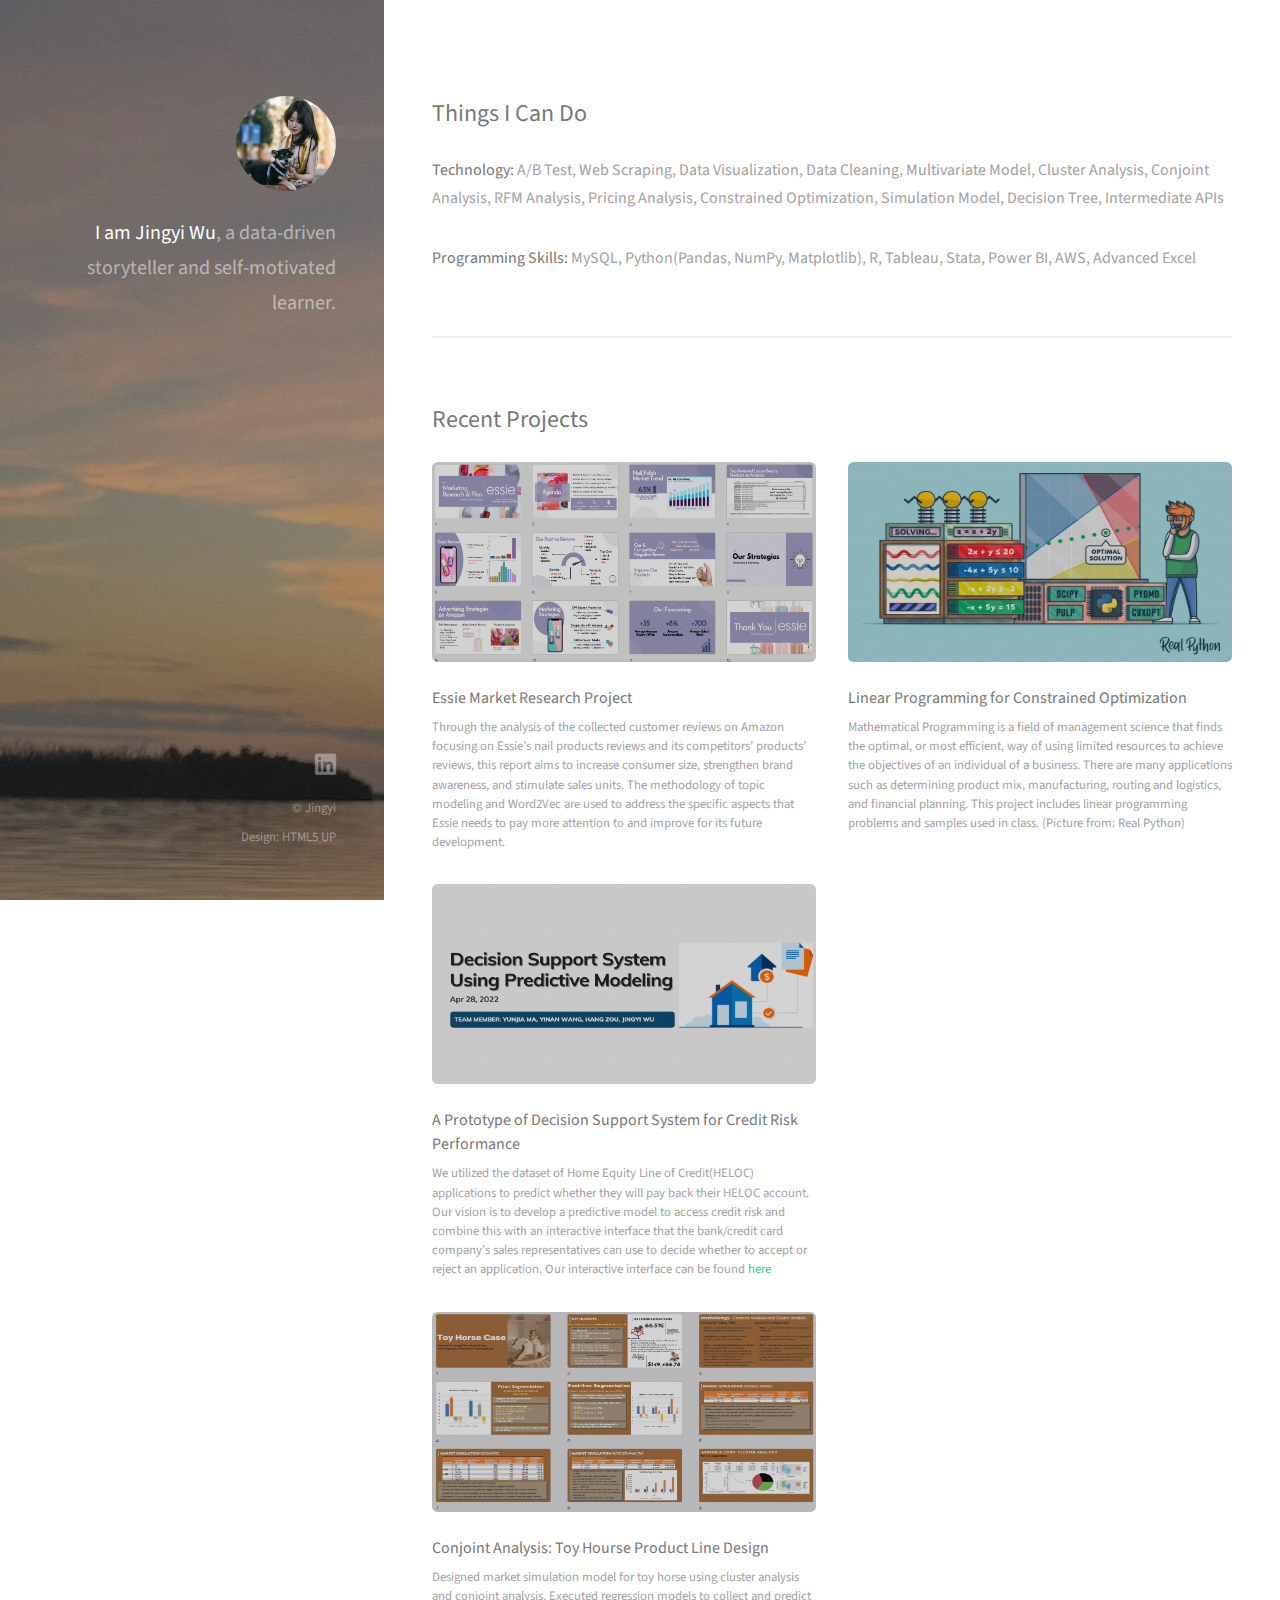
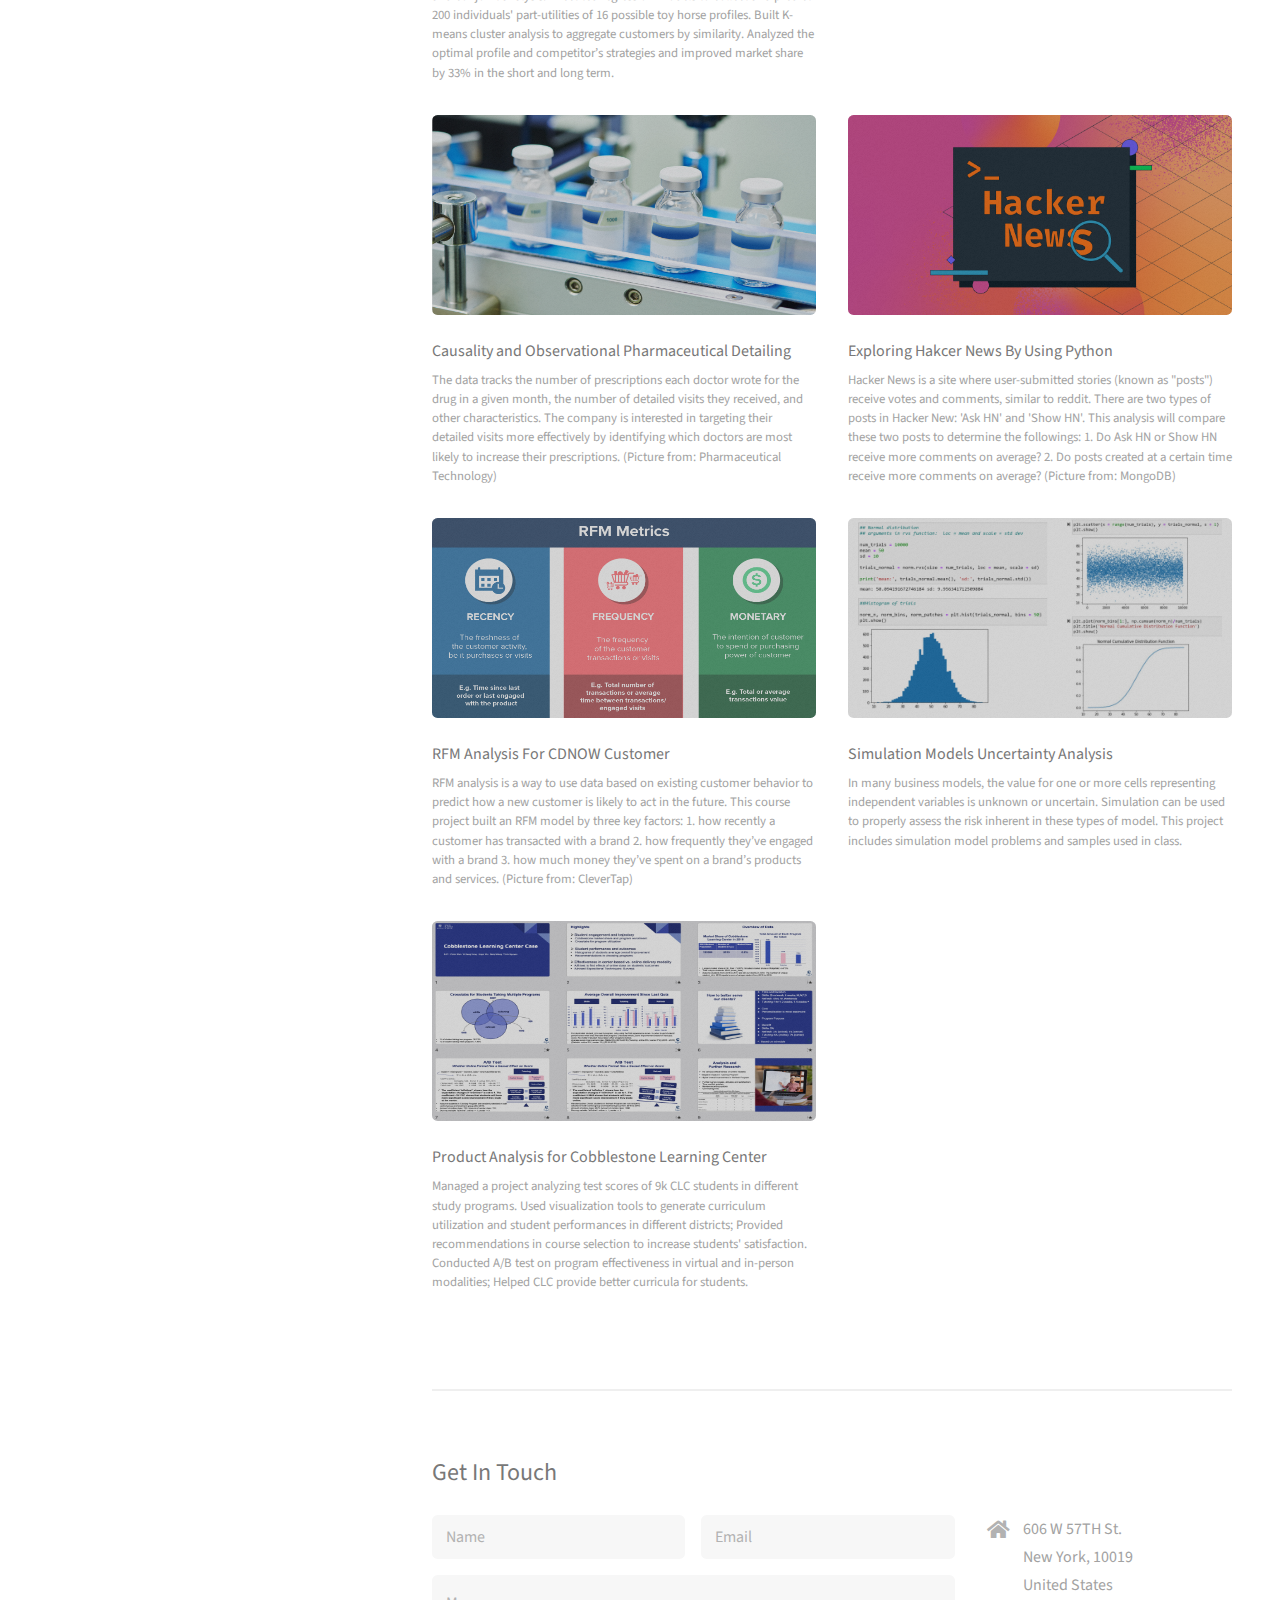
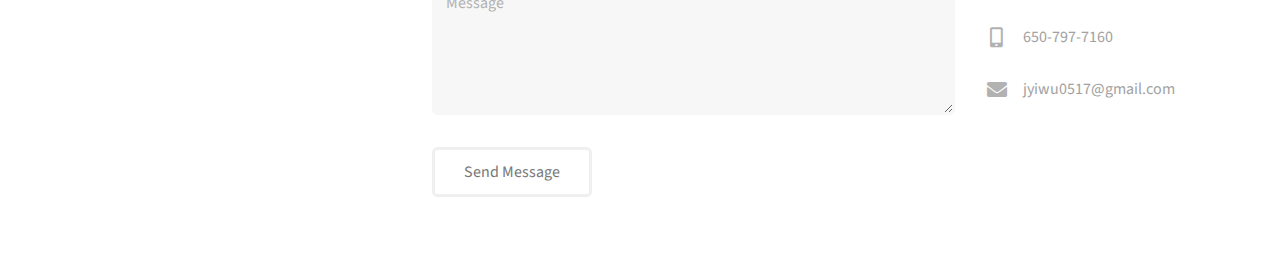
==== commit 9b624ced: "Update index.html" ====
--- a/index.html
+++ b/index.html
@@ -58,8 +58,8 @@
 								
 								
 							<article class="col-6 col-12-xsmall work-item">
-								<a href="images/essie.jpg" class="image fit thumb">
-								  <img src="images/essie.jpg" alt="" height="200"/></a>
+								<a href="images/predictive.jpg" class="image fit thumb">
+								  <img src="images/predictive.jpg" alt="" height="200"/></a>
 								<h3><a href="profiles/Predictive Analytics Report.pdf" target="_blank">
 								  A Prototype of Decision Support System for Credit Risk Performance</a></h3>
 								<p>We utilized the dataset of Home Equity Line of Credit(HELOC) applications to predict whether they will pay back their HELOC account. Our vision is to develop a predictive model to access credit risk and combine this with an interactive interface that the bank/credit card company’s sales representatives can use to decide whether to accept or reject an application. Our interactive interface can be found <a href="https://share.streamlit.io/jyiwu/jyiwu.github.io/main/sl/hw5_interface_3.py" target="_blank">here</a></p>
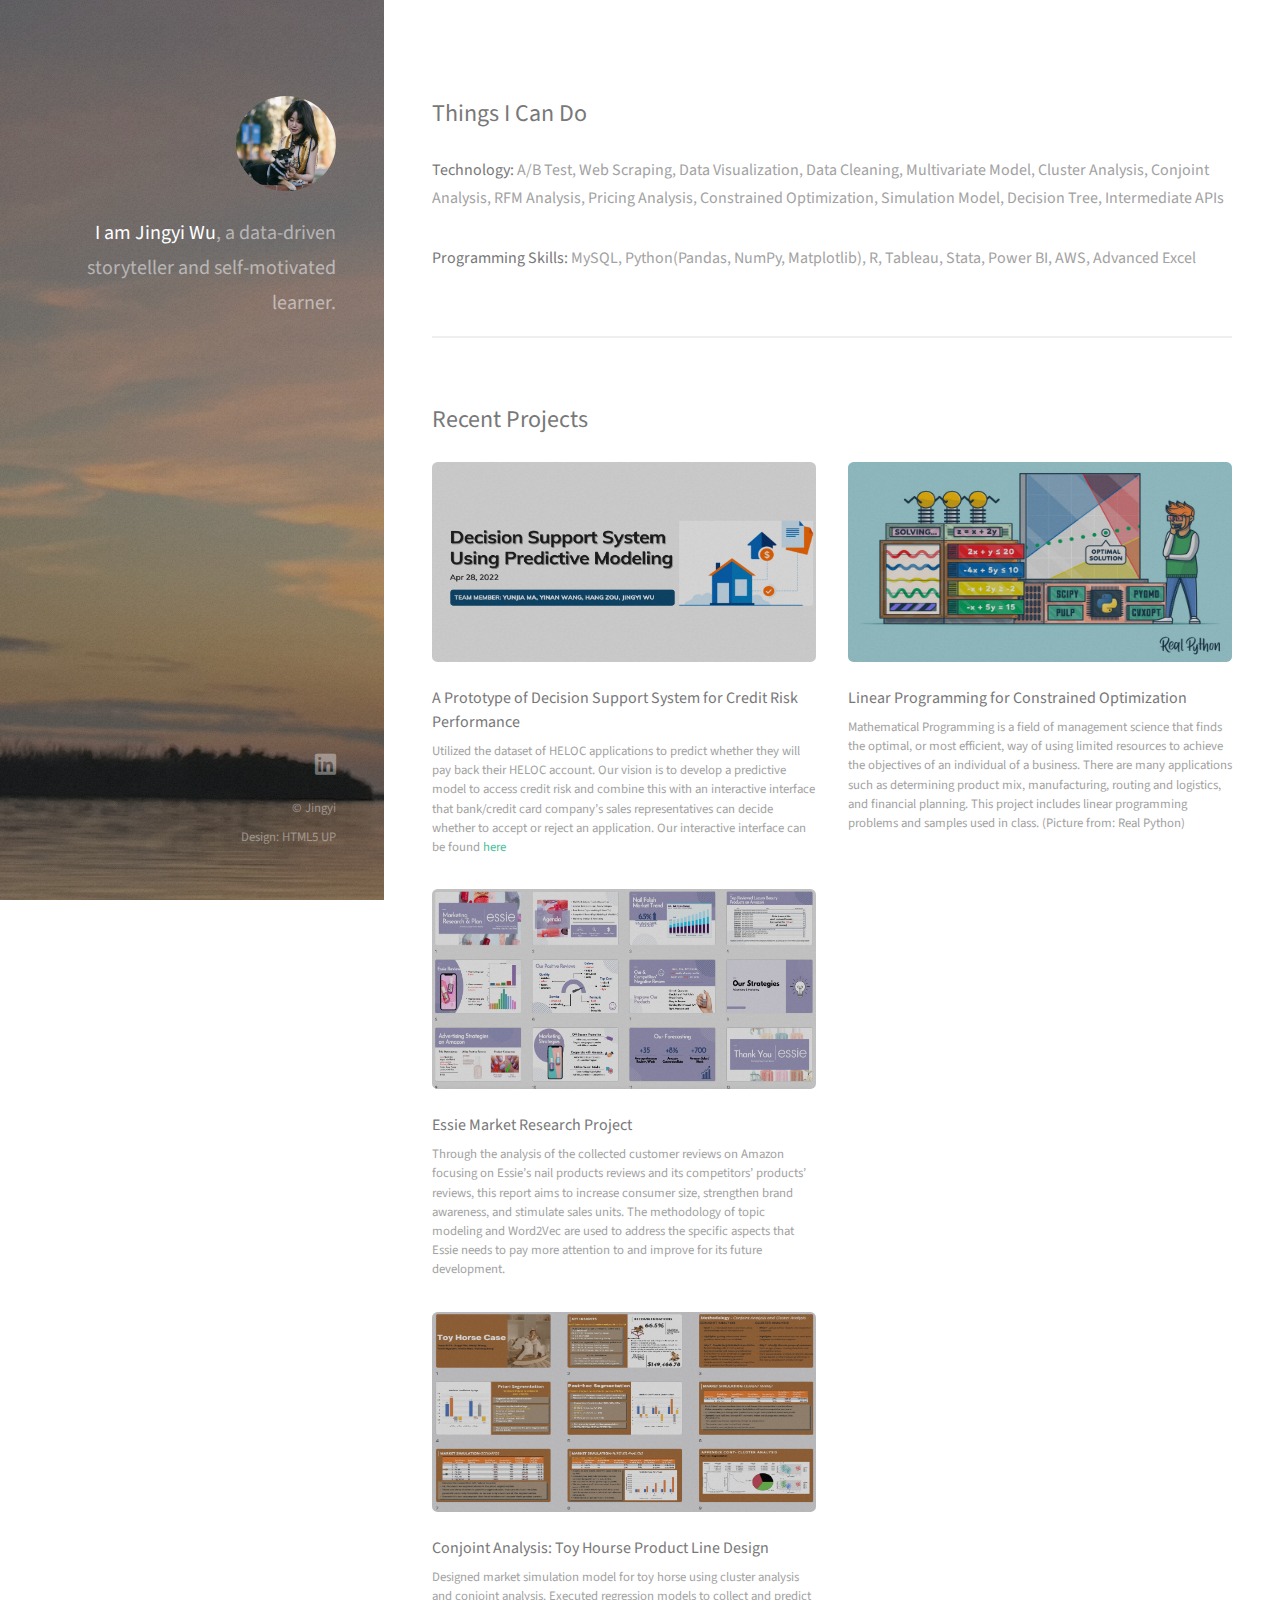
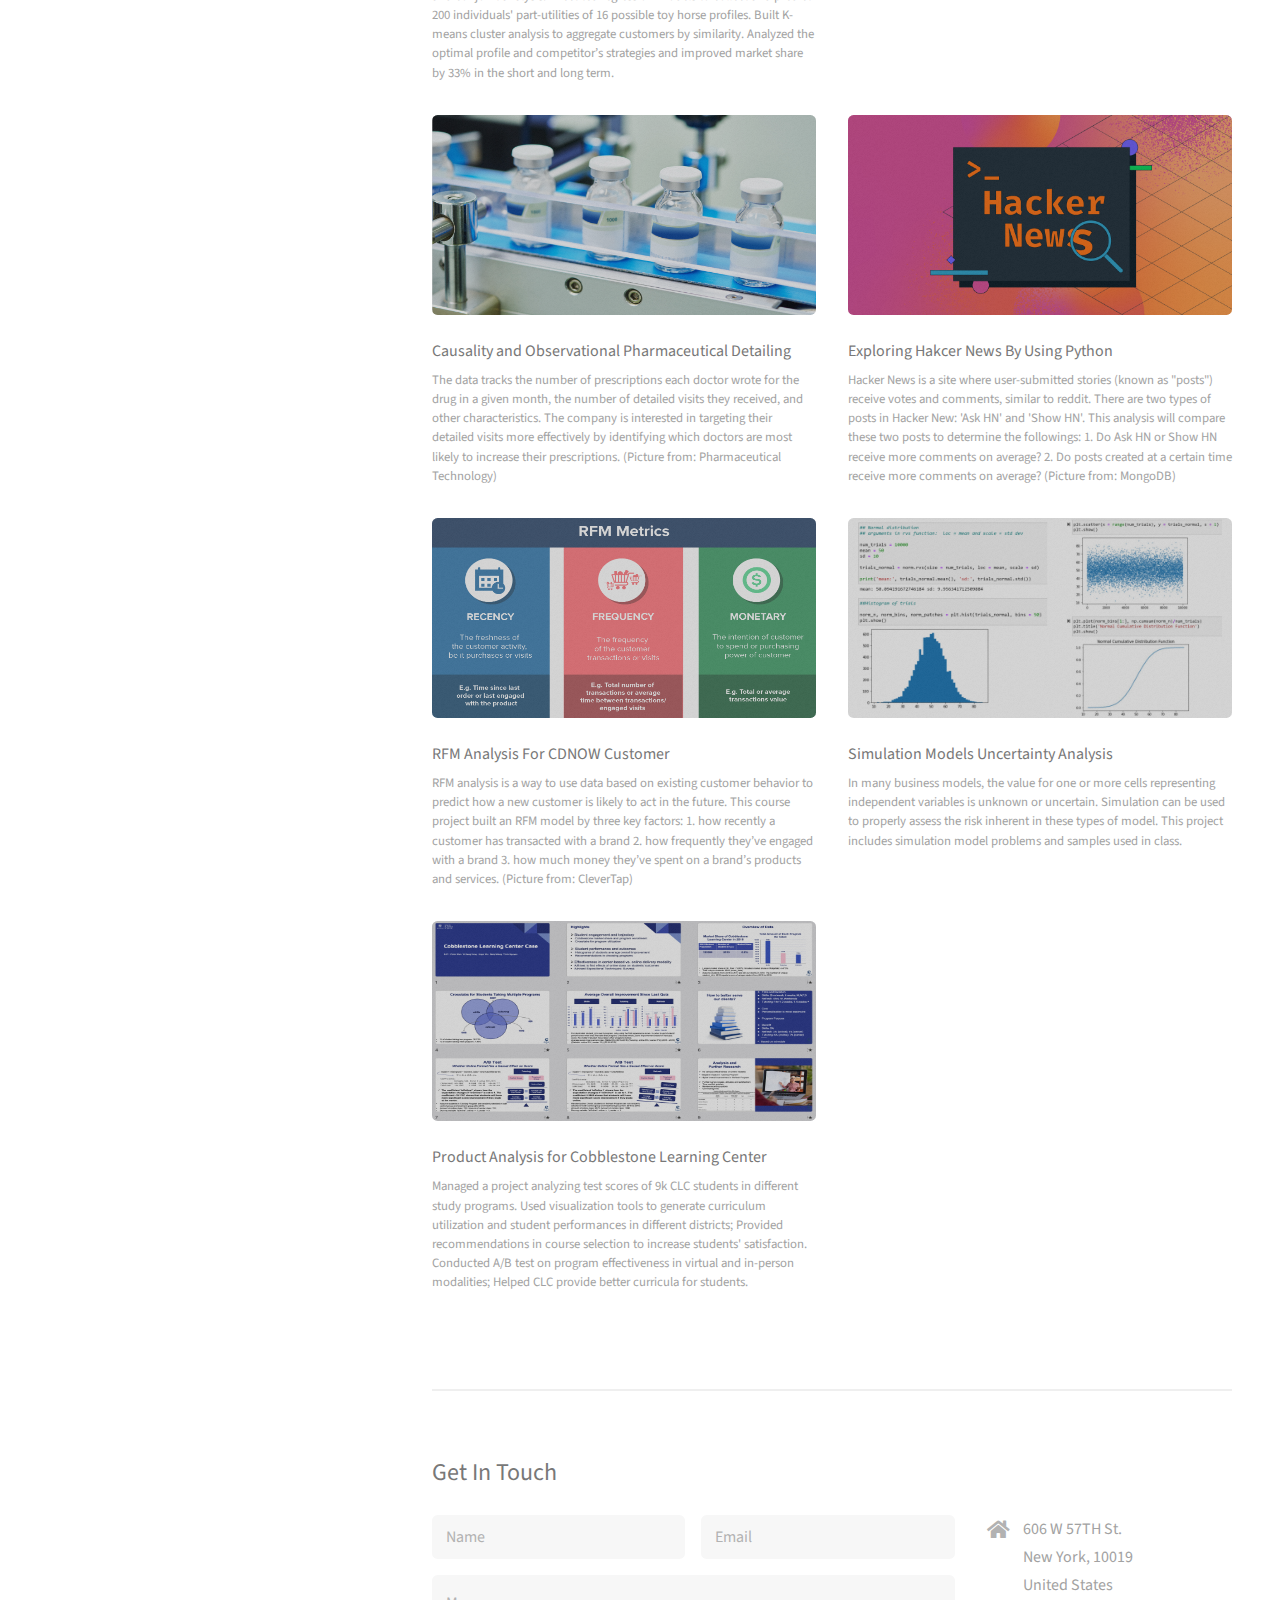
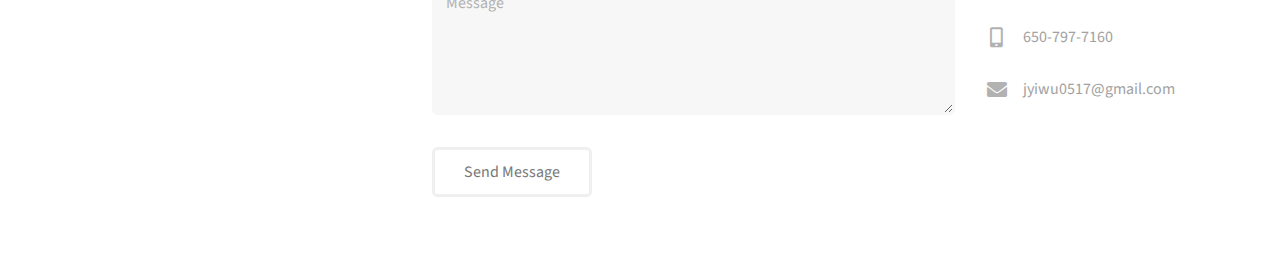
==== commit 4966394d: "Update index.html" ====
--- a/index.html
+++ b/index.html
@@ -47,6 +47,17 @@
 						<h2>Recent Projects</h2>
 						<div class="row">
 							<article class="col-6 col-12-xsmall work-item">
+							
+								
+							<article class="col-6 col-12-xsmall work-item">
+								<a href="images/predictive.jpg" class="image fit thumb">
+								  <img src="images/predictive.jpg" alt="" height="200"/></a>
+								<h3><a href="profiles/Predictive Analytics Report.pdf" target="_blank">
+								  A Prototype of Decision Support System for Credit Risk Performance</a></h3>
+								<p>Utilized the dataset of HELOC applications to predict whether they will pay back their HELOC account. Our vision is to develop a predictive model to access credit risk and combine this with an interactive interface that bank/credit card company’s sales representatives can decide whether to accept or reject an application. Our interactive interface can be found <a href="https://share.streamlit.io/jyiwu/jyiwu.github.io/main/sl/hw5_interface_3.py" target="_blank">here</a></p>
+							</article>
+								
+								
 								
 							<article class="col-6 col-12-xsmall work-item">
 								<a href="images/essie.jpg" class="image fit thumb">
@@ -55,15 +66,7 @@
 								  Essie Market Research Project</a></h3>
 								<p>Through the analysis of the collected customer reviews on Amazon focusing on Essie’s nail products reviews and its competitors’ products’ reviews, this report aims to increase consumer size, strengthen brand awareness, and stimulate sales units. The methodology of topic modeling and Word2Vec are used to address the specific aspects that Essie needs to pay more attention to and improve for its future development.</p>
 							</article>
-								
-								
-							<article class="col-6 col-12-xsmall work-item">
-								<a href="images/predictive.jpg" class="image fit thumb">
-								  <img src="images/predictive.jpg" alt="" height="200"/></a>
-								<h3><a href="profiles/Predictive Analytics Report.pdf" target="_blank">
-								  A Prototype of Decision Support System for Credit Risk Performance</a></h3>
-								<p>We utilized the dataset of Home Equity Line of Credit(HELOC) applications to predict whether they will pay back their HELOC account. Our vision is to develop a predictive model to access credit risk and combine this with an interactive interface that the bank/credit card company’s sales representatives can use to decide whether to accept or reject an application. Our interactive interface can be found <a href="https://share.streamlit.io/jyiwu/jyiwu.github.io/main/sl/hw5_interface_3.py" target="_blank">here</a></p>
-							</article>
+							
 								
 
 							 <a href="images/pic03.jpg" class="image fit thumb">
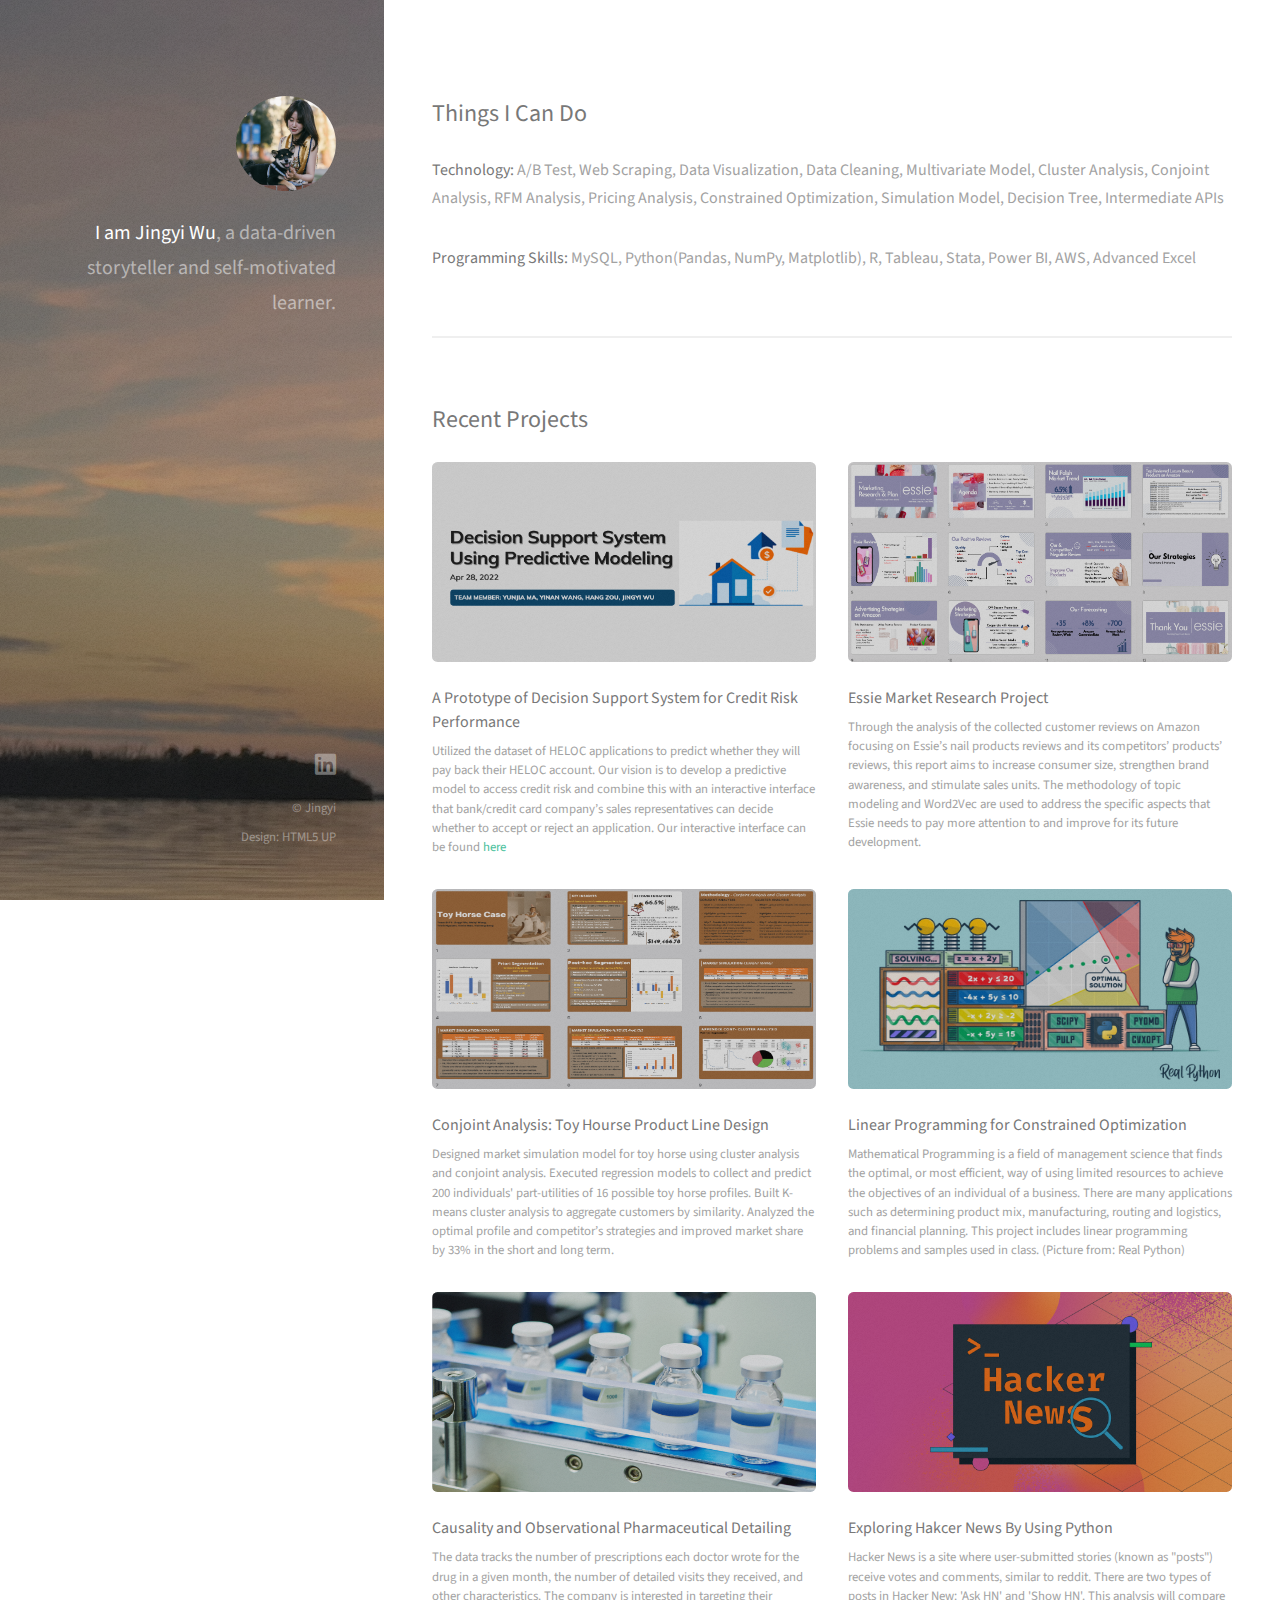
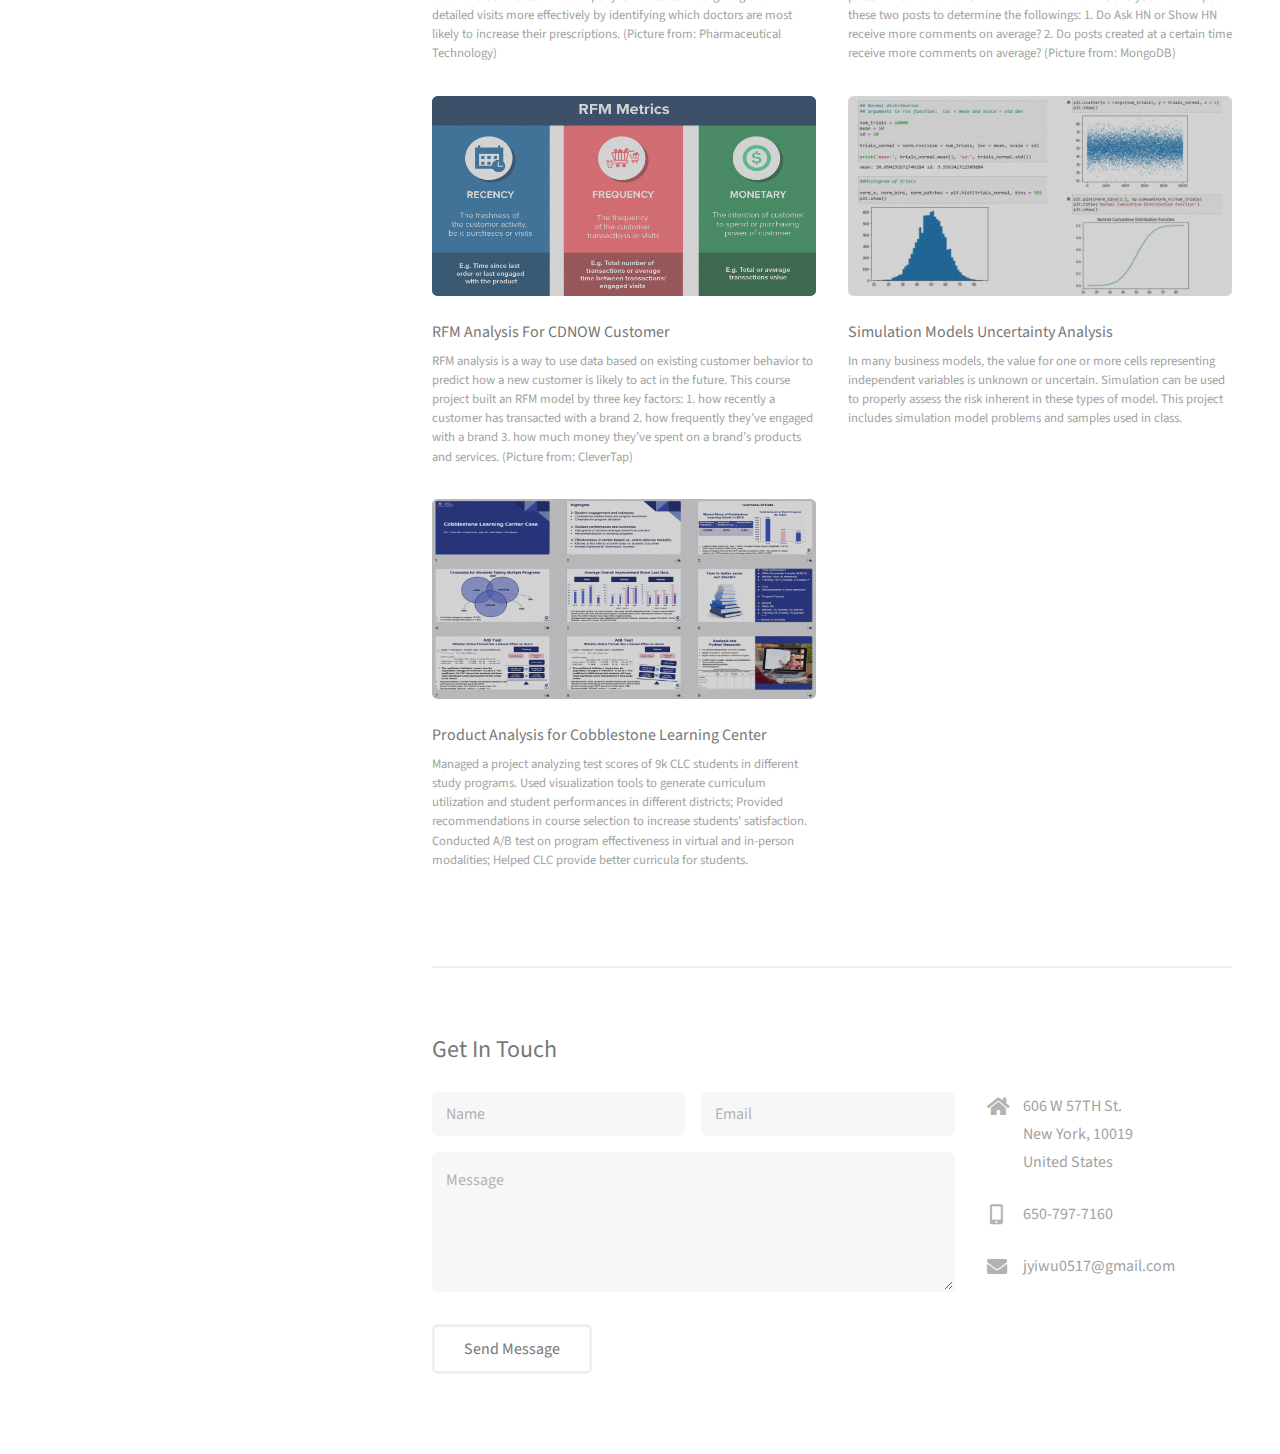
==== commit f3c844d0: "Update index.html" ====
--- a/index.html
+++ b/index.html
@@ -46,9 +46,7 @@
 					<section id="two">
 						<h2>Recent Projects</h2>
 						<div class="row">
-							<article class="col-6 col-12-xsmall work-item">
-							
-								
+							
 							<article class="col-6 col-12-xsmall work-item">
 								<a href="images/predictive.jpg" class="image fit thumb">
 								  <img src="images/predictive.jpg" alt="" height="200"/></a>
@@ -68,7 +66,7 @@
 							</article>
 							
 								
-
+							<article class="col-6 col-12-xsmall work-item">
 							 <a href="images/pic03.jpg" class="image fit thumb">
 							   <img src="images/pic03.jpg" alt="" height="200"/></a>
 								<h3><a href="profiles/conjointanalysis.html" target="_blank">
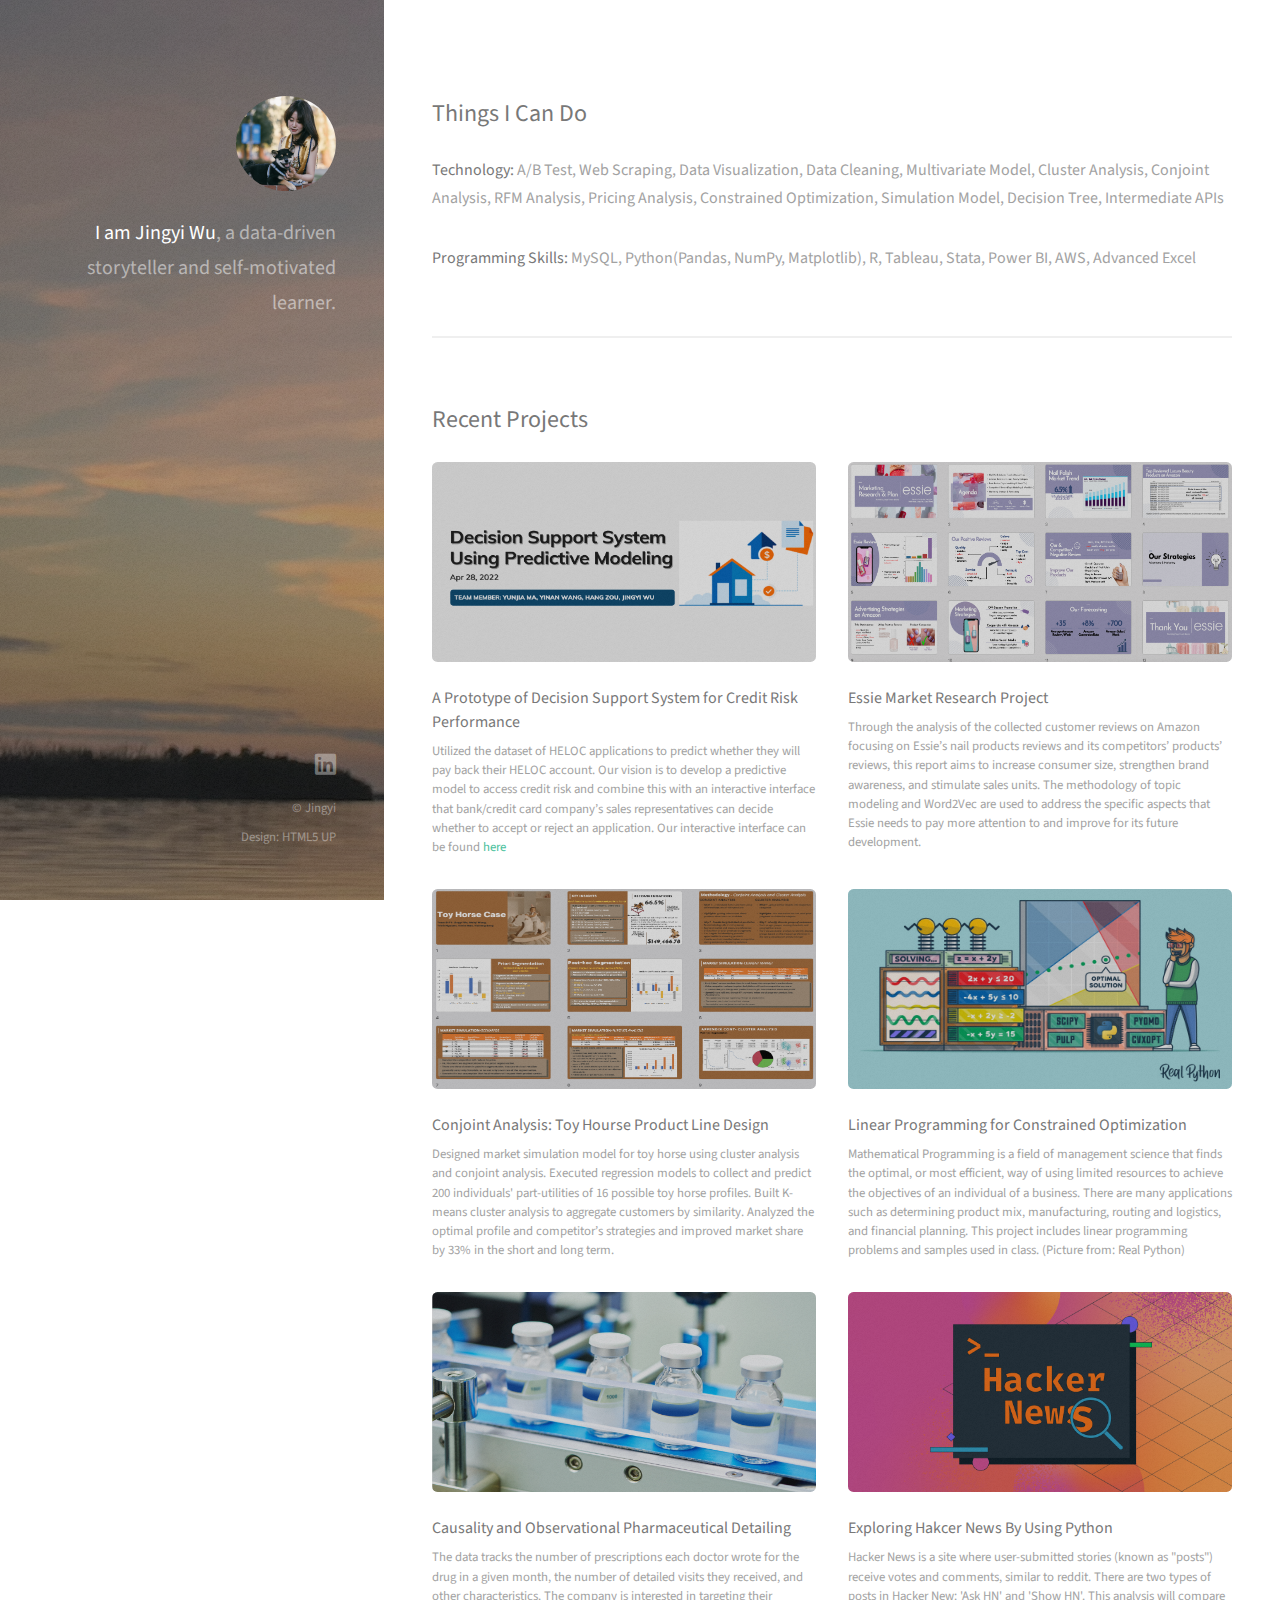
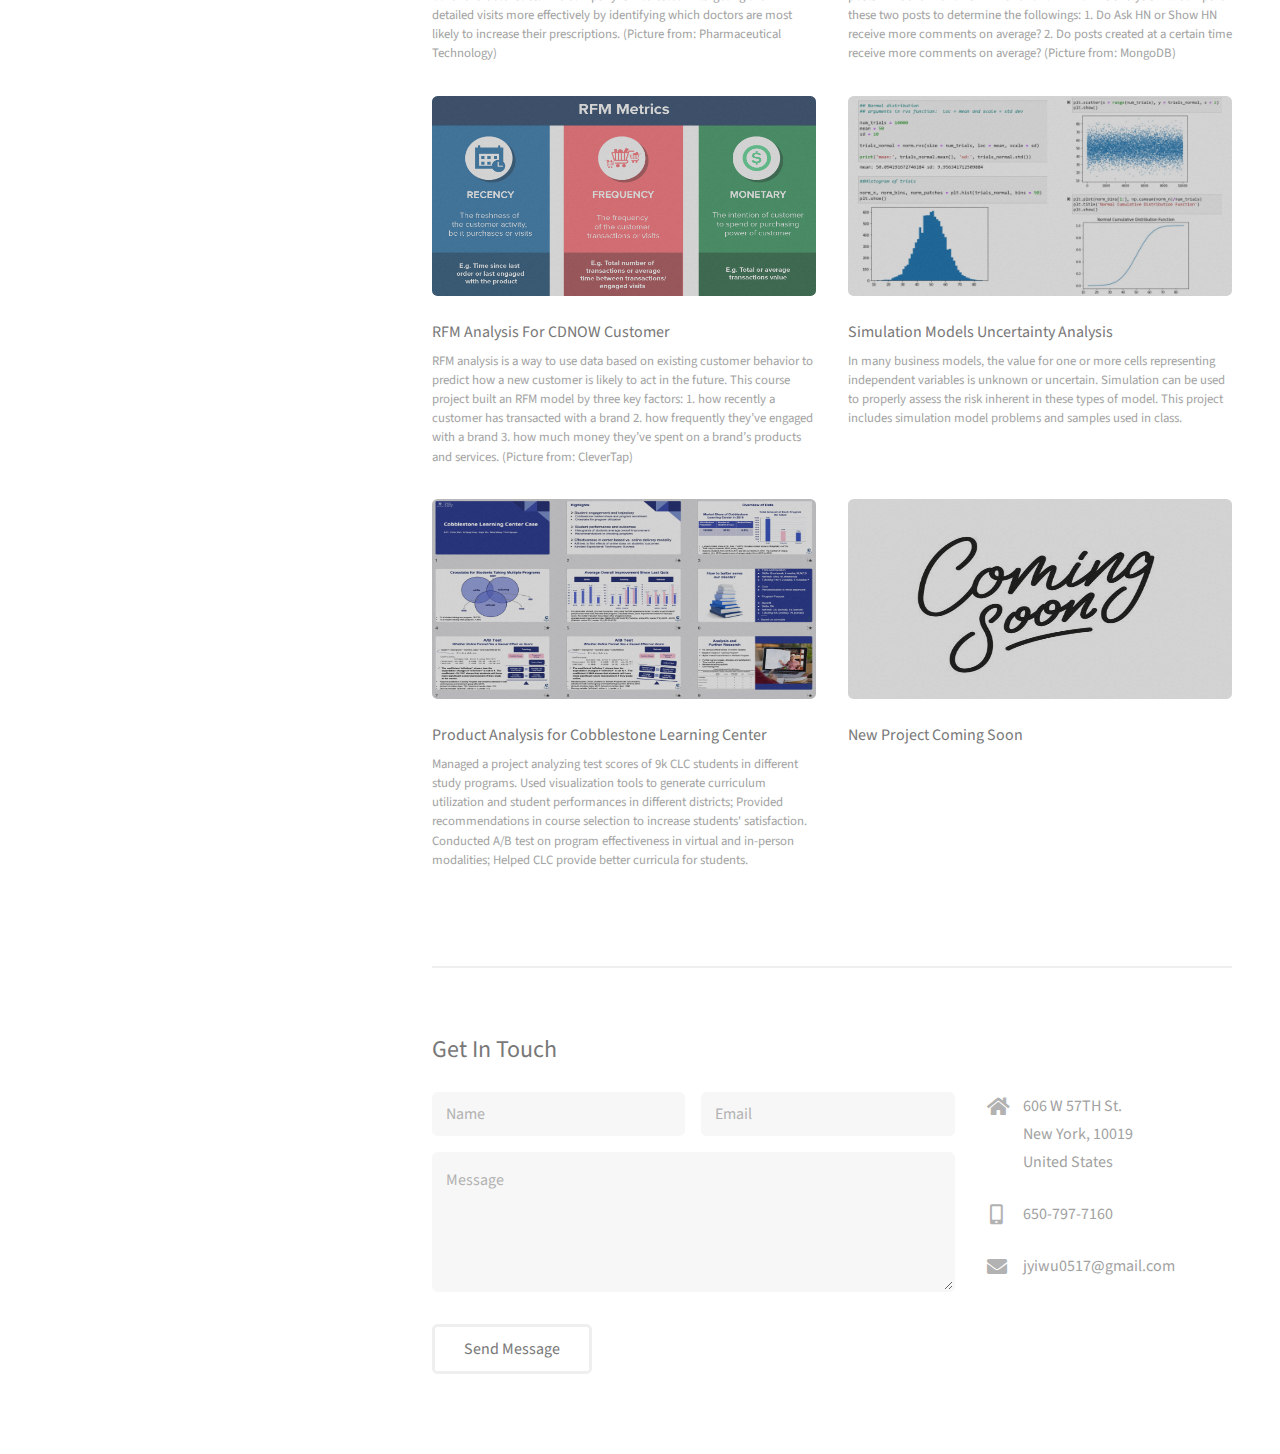
==== commit 46c027f8: "Update index.html" ====
--- a/index.html
+++ b/index.html
@@ -126,6 +126,13 @@
 								  <img src="images/clc.jpg" alt="" height="200"/></a>
 								<h3>Product Analysis for Cobblestone Learning Center</h3>
 								<p>Managed a project analyzing test scores of 9k CLC students in different study programs. Used visualization tools to generate curriculum utilization and student performances in different districts; Provided recommendations in course selection to increase students' satisfaction. Conducted A/B test on program effectiveness in virtual and in-person modalities; Helped CLC provide better curricula for students.</p>
+							</article>
+							
+							
+							<article class="col-6 col-12-xsmall work-item">
+								<a href="images/coming.jpg" class="image fit thumb">
+								  <img src="images/coming.jpg" alt="" height="200"/></a>
+								<h3>New Project Coming Soon</h3>
 							</article>
 							
 	
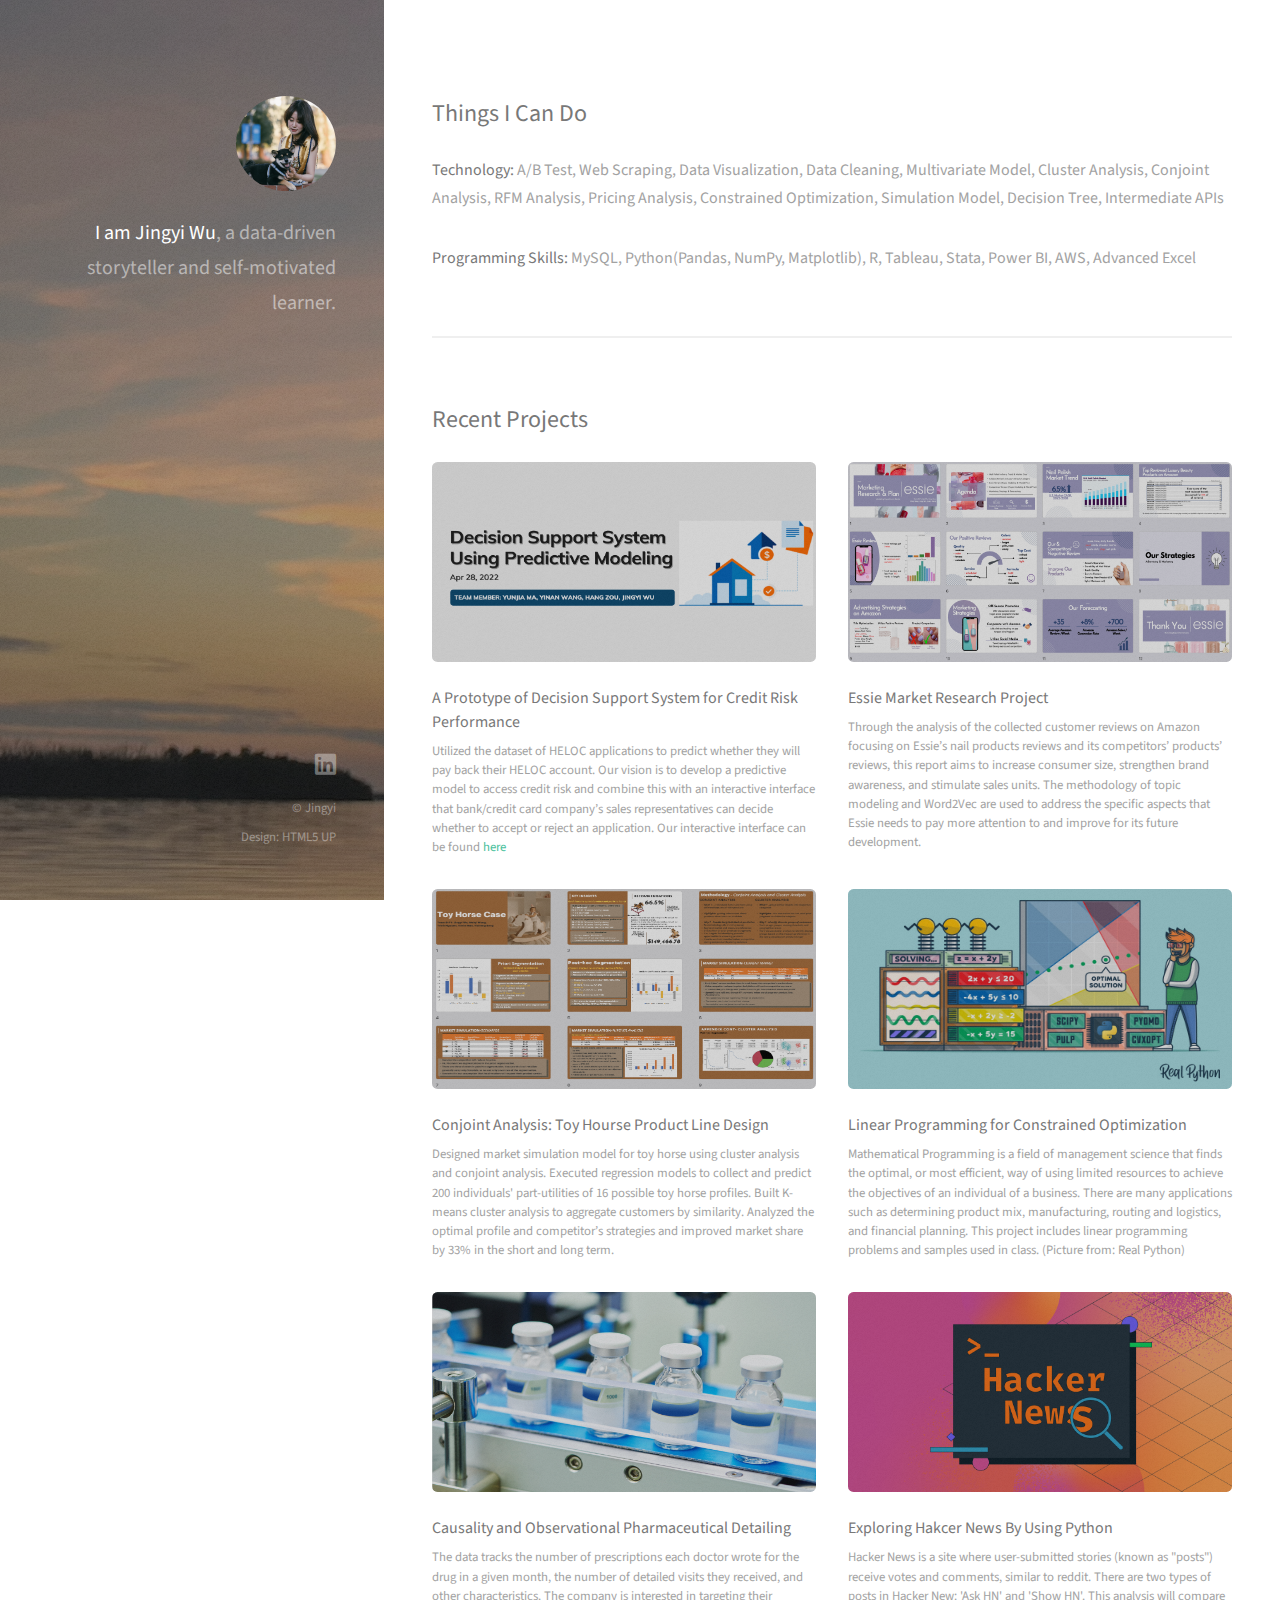
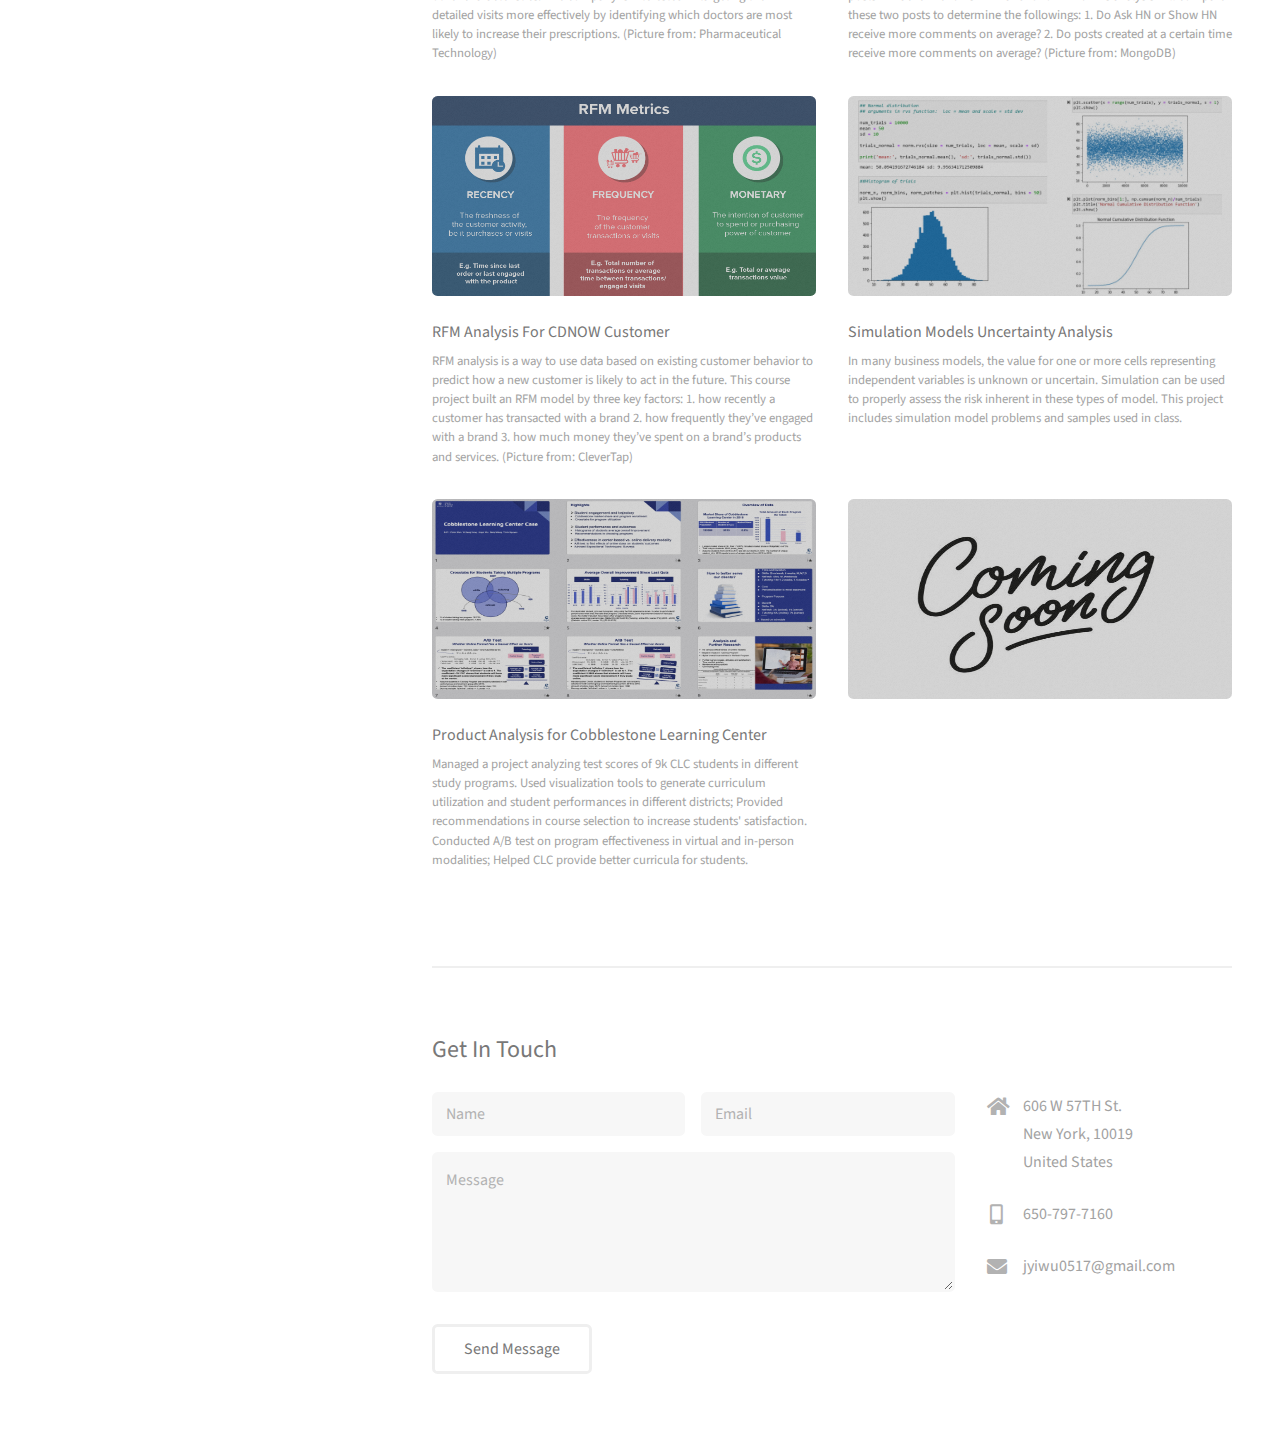
==== commit acec1c77: "Update index.html" ====
--- a/index.html
+++ b/index.html
@@ -132,7 +132,6 @@
 							<article class="col-6 col-12-xsmall work-item">
 								<a href="images/coming.jpg" class="image fit thumb">
 								  <img src="images/coming.jpg" alt="" height="200"/></a>
-								<h3>New Project Coming Soon</h3>
 							</article>
 							
 	
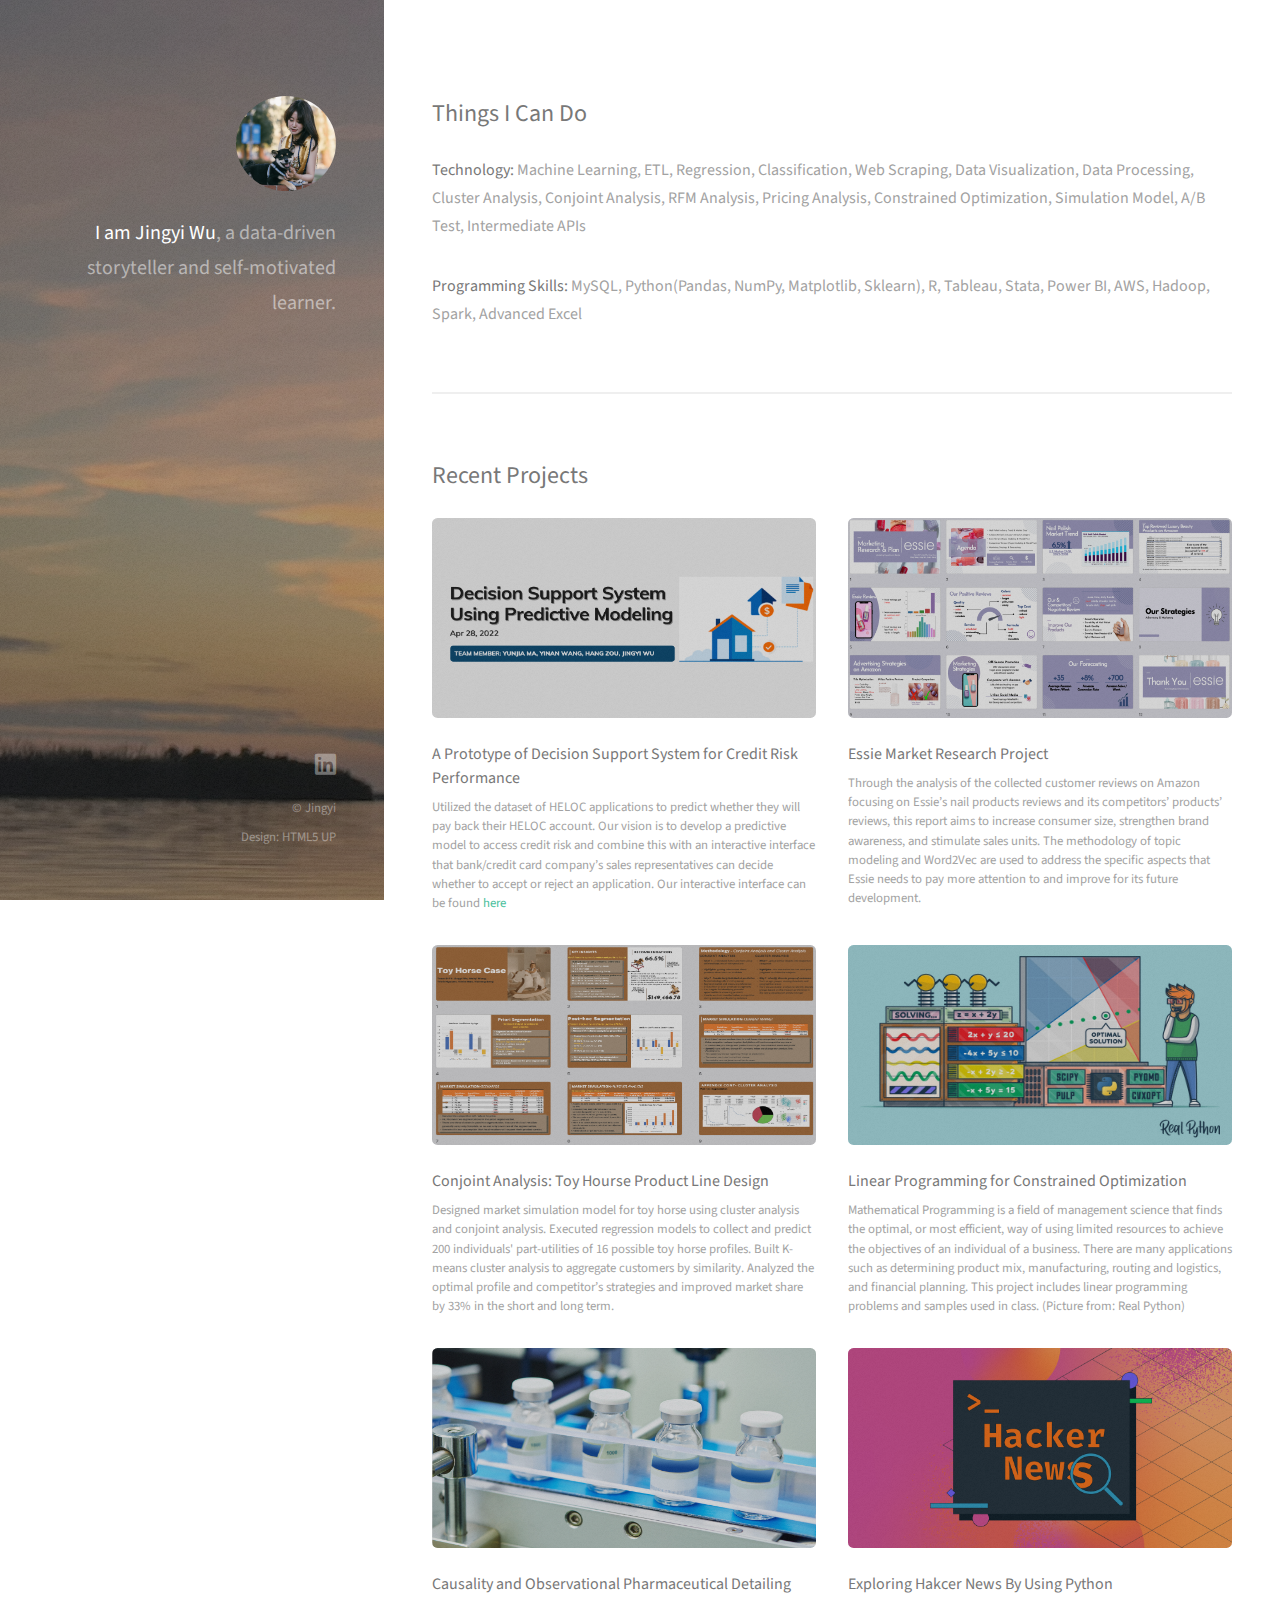
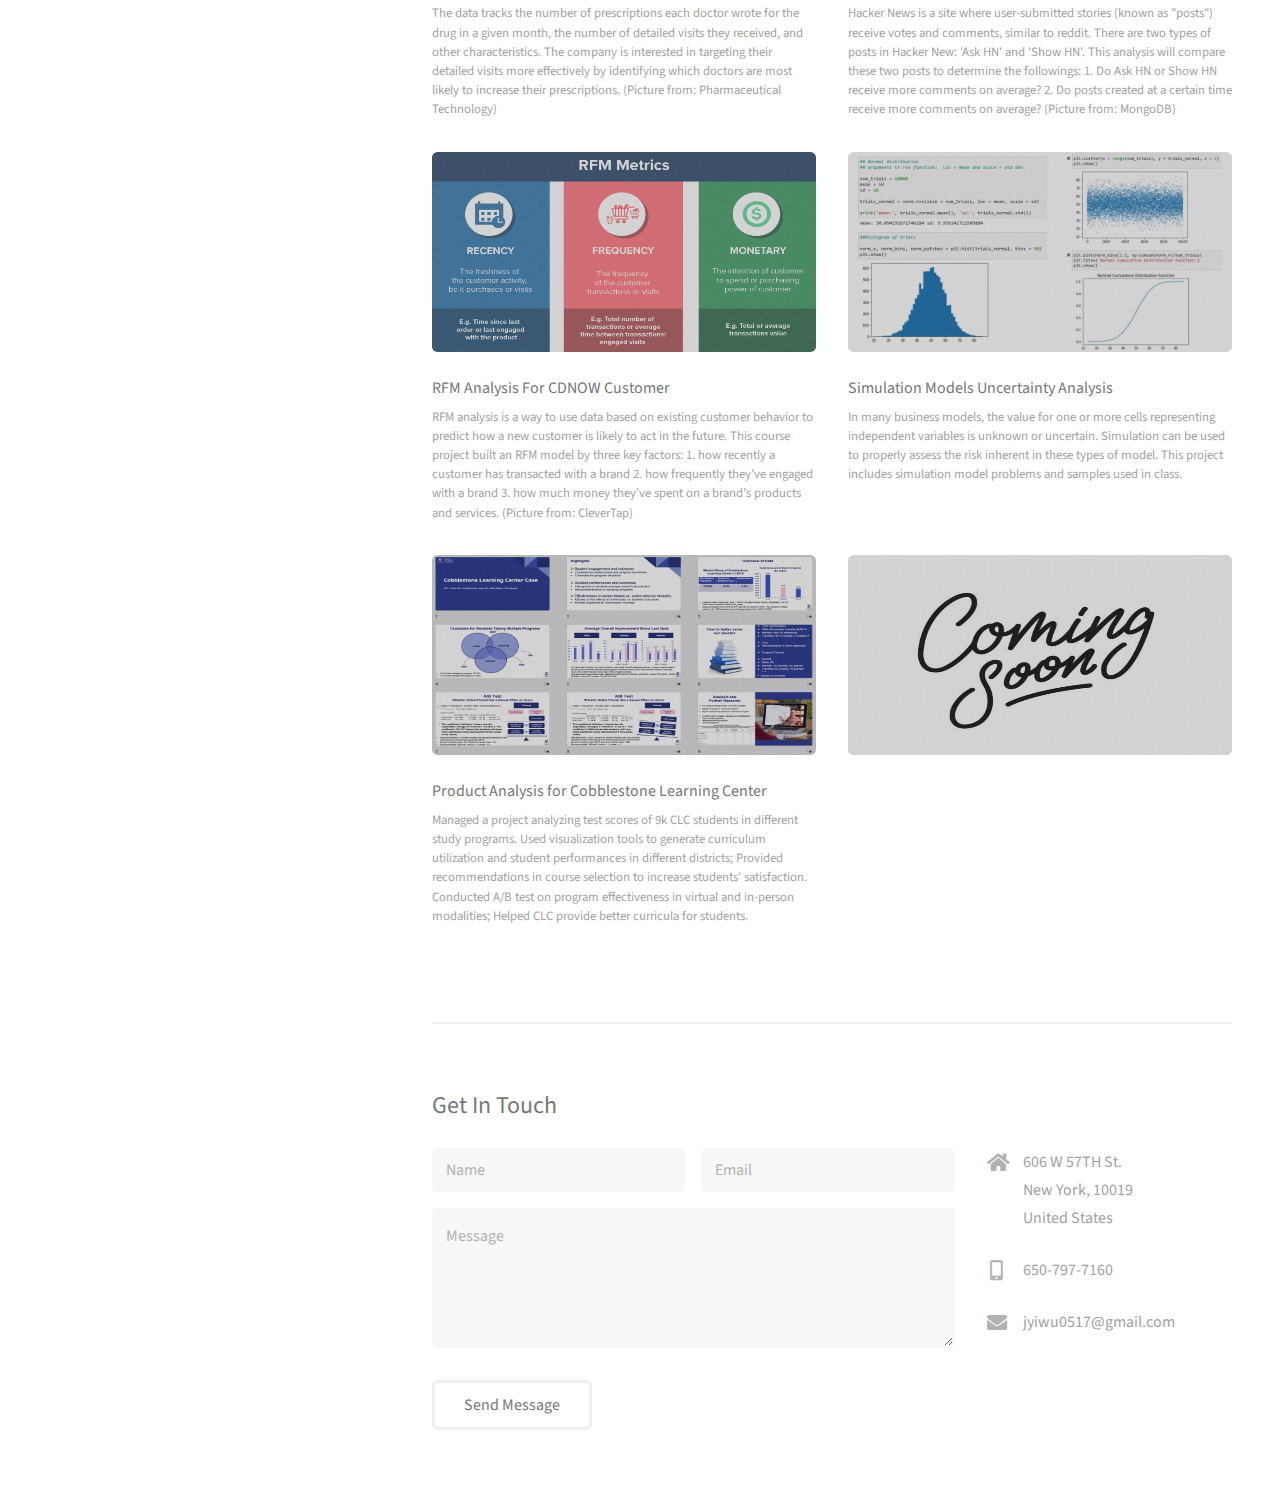
==== commit b2dd36d3: "Update index.html" ====
--- a/index.html
+++ b/index.html
@@ -35,8 +35,8 @@
 				<!-- One -->
 					<section id="one">
 						<h2>Things I Can Do</h2>
-						<p style="text-align:left"><strong>Technology:</strong> A/B Test, Web Scraping, Data Visualization, Data Cleaning, Multivariate Model, Cluster Analysis, Conjoint Analysis, RFM Analysis, Pricing Analysis, Constrained Optimization, Simulation Model, Decision Tree, Intermediate APIs</p>
-						<p style="text-align:left"><strong>Programming Skills:</strong> MySQL, Python(Pandas, NumPy, Matplotlib), R, Tableau, Stata, Power BI, AWS, Advanced Excel</p>
+						<p style="text-align:left"><strong>Technology:</strong> Machine Learning, ETL, Regression, Classification, Web Scraping, Data Visualization, Data Processing, Cluster Analysis, Conjoint Analysis, RFM Analysis, Pricing Analysis, Constrained Optimization, Simulation Model, A/B Test, Intermediate APIs</p>
+						<p style="text-align:left"><strong>Programming Skills:</strong> MySQL, Python(Pandas, NumPy, Matplotlib, Sklearn), R, Tableau, Stata, Power BI, AWS, Hadoop, Spark, Advanced Excel</p>
 						<!---<ul class="actions">
 							<li><a href="#" class="button">Learn More</a></li>
 						</ul>-->
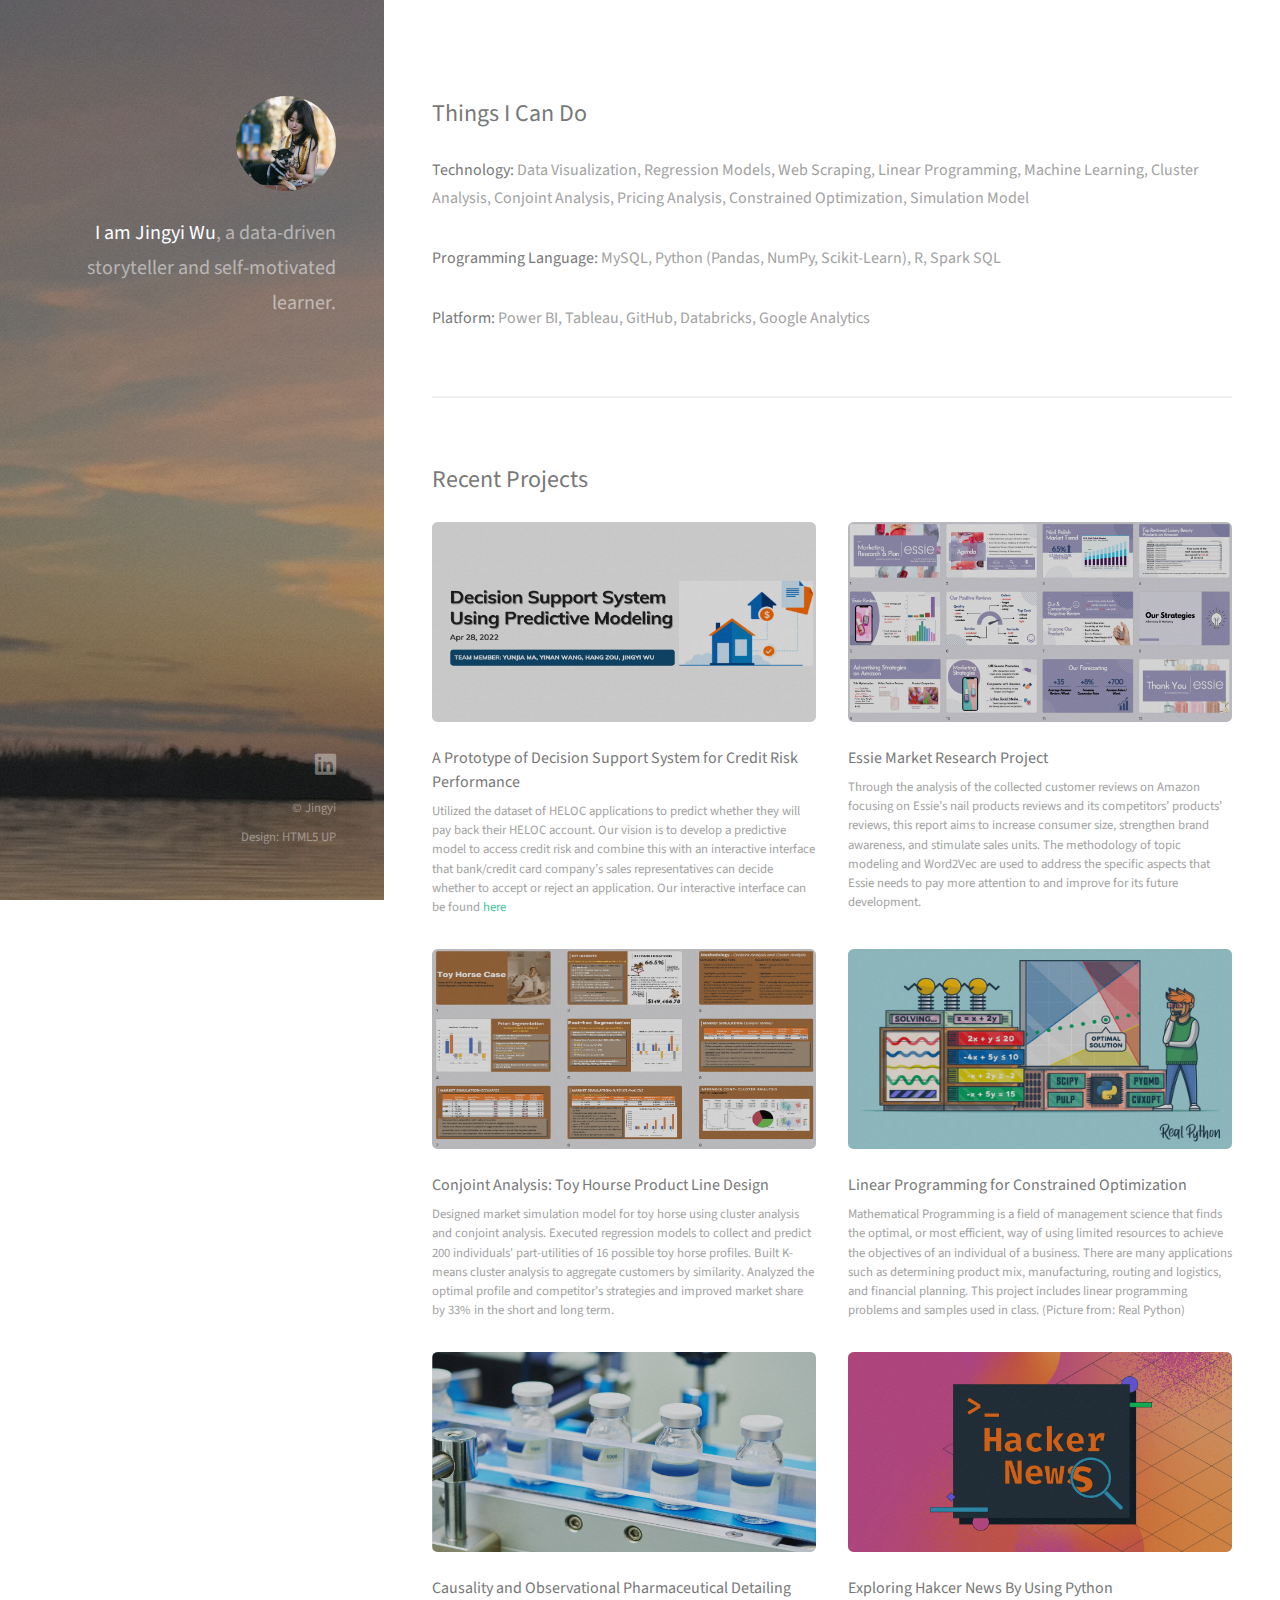
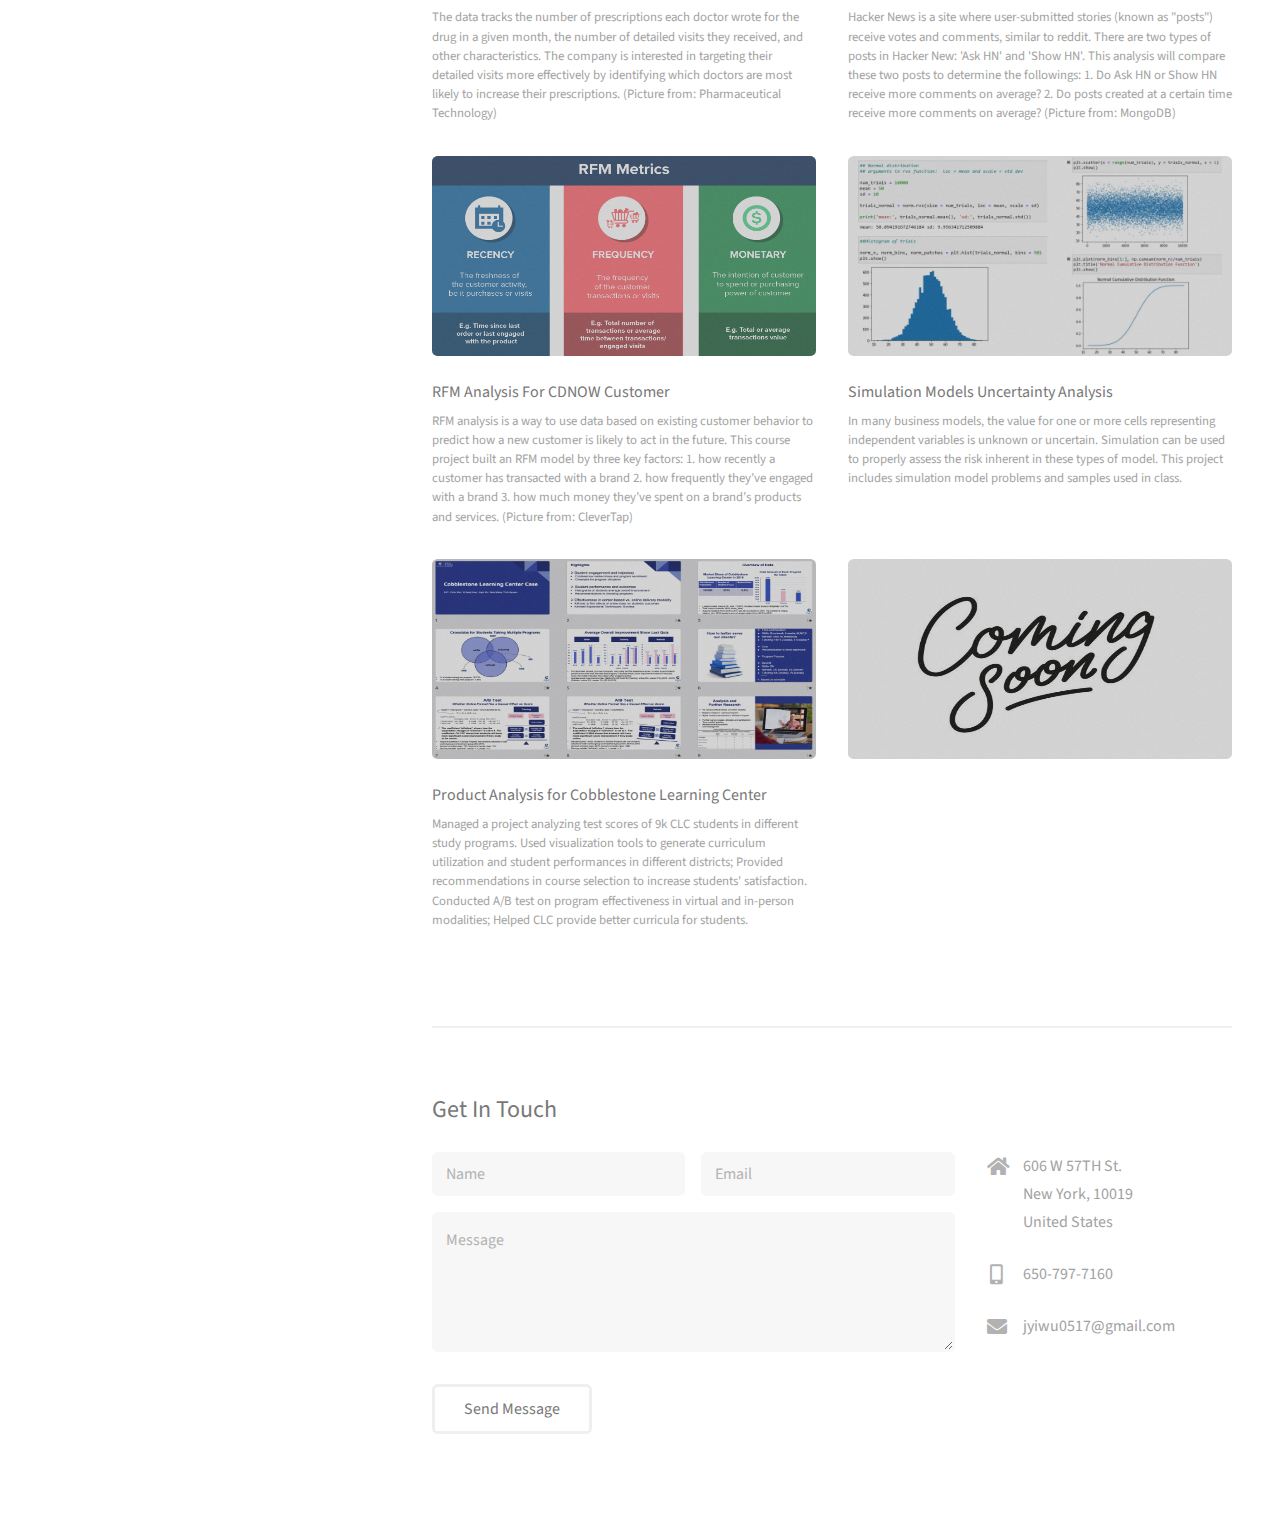
==== commit 3019b5b1: "Update index.html" ====
--- a/index.html
+++ b/index.html
@@ -35,8 +35,9 @@
 				<!-- One -->
 					<section id="one">
 						<h2>Things I Can Do</h2>
-						<p style="text-align:left"><strong>Technology:</strong> Machine Learning, ETL, Regression, Classification, Web Scraping, Data Visualization, Data Processing, Cluster Analysis, Conjoint Analysis, RFM Analysis, Pricing Analysis, Constrained Optimization, Simulation Model, A/B Test, Intermediate APIs</p>
-						<p style="text-align:left"><strong>Programming Skills:</strong> MySQL, Python(Pandas, NumPy, Matplotlib, Sklearn), R, Tableau, Stata, Power BI, AWS, Hadoop, Spark, Advanced Excel</p>
+						<p style="text-align:left"><strong>Technology:</strong> Data Visualization, Regression Models, Web Scraping, Linear Programming, Machine Learning, Cluster Analysis, Conjoint Analysis, Pricing Analysis, Constrained Optimization, Simulation Model</p>
+						<p style="text-align:left"><strong>Programming Language:</strong> MySQL, Python (Pandas, NumPy, Scikit-Learn), R, Spark SQL</p>
+						<p style="text-align:left"><strong>Platform:</strong> Power BI, Tableau, GitHub, Databricks, Google Analytics</p>
 						<!---<ul class="actions">
 							<li><a href="#" class="button">Learn More</a></li>
 						</ul>-->
